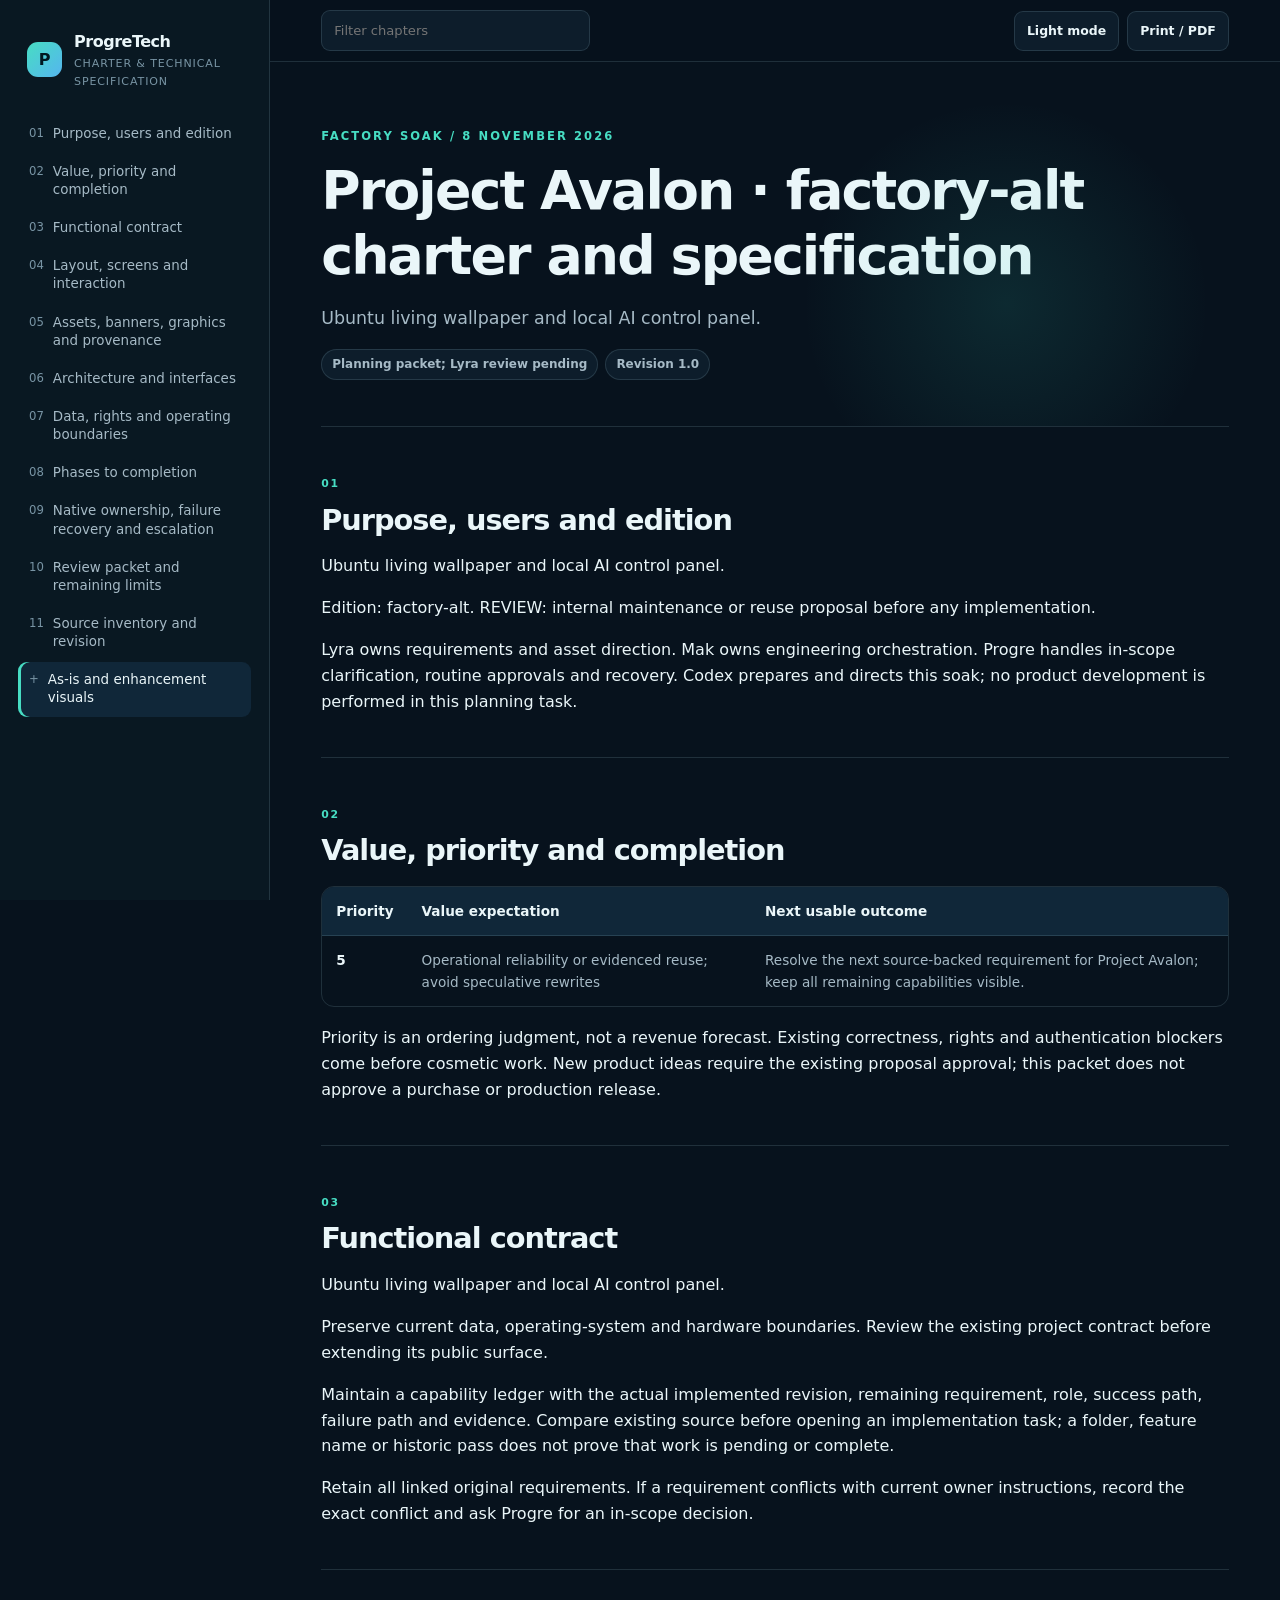
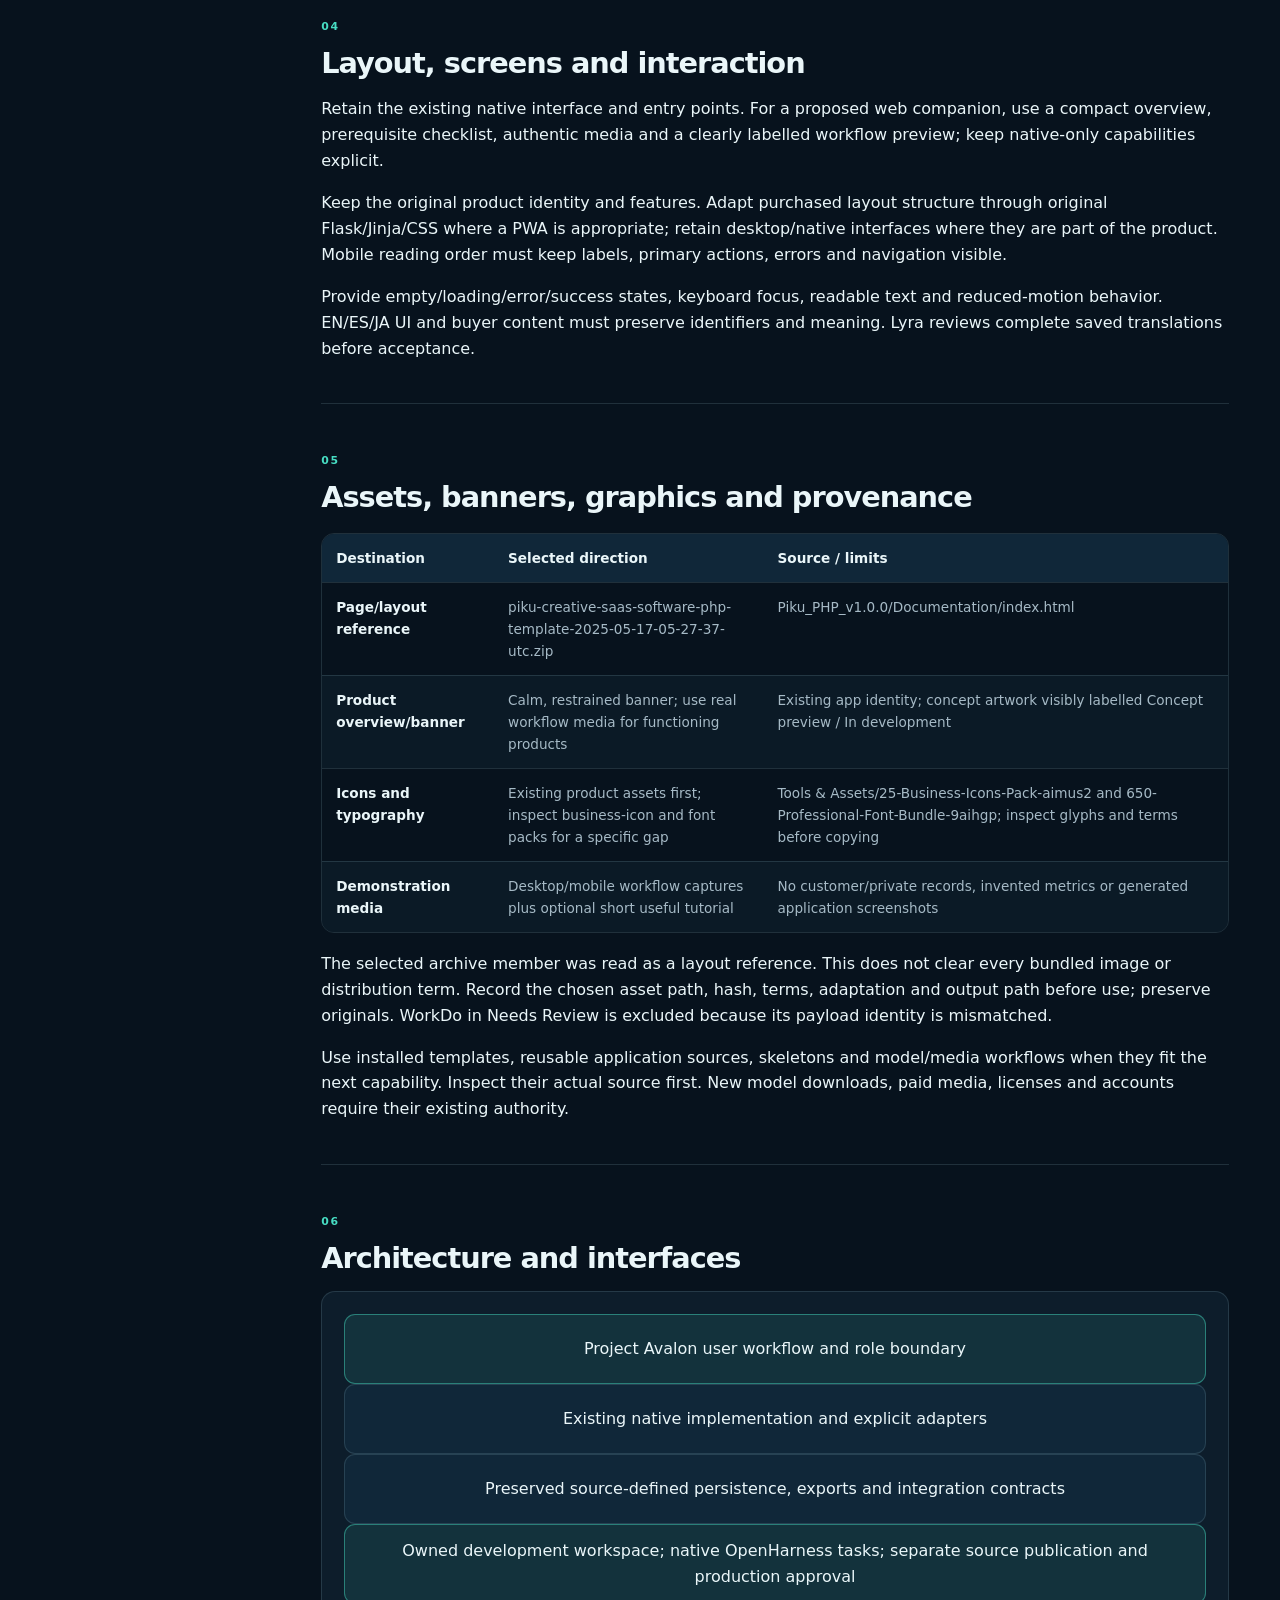
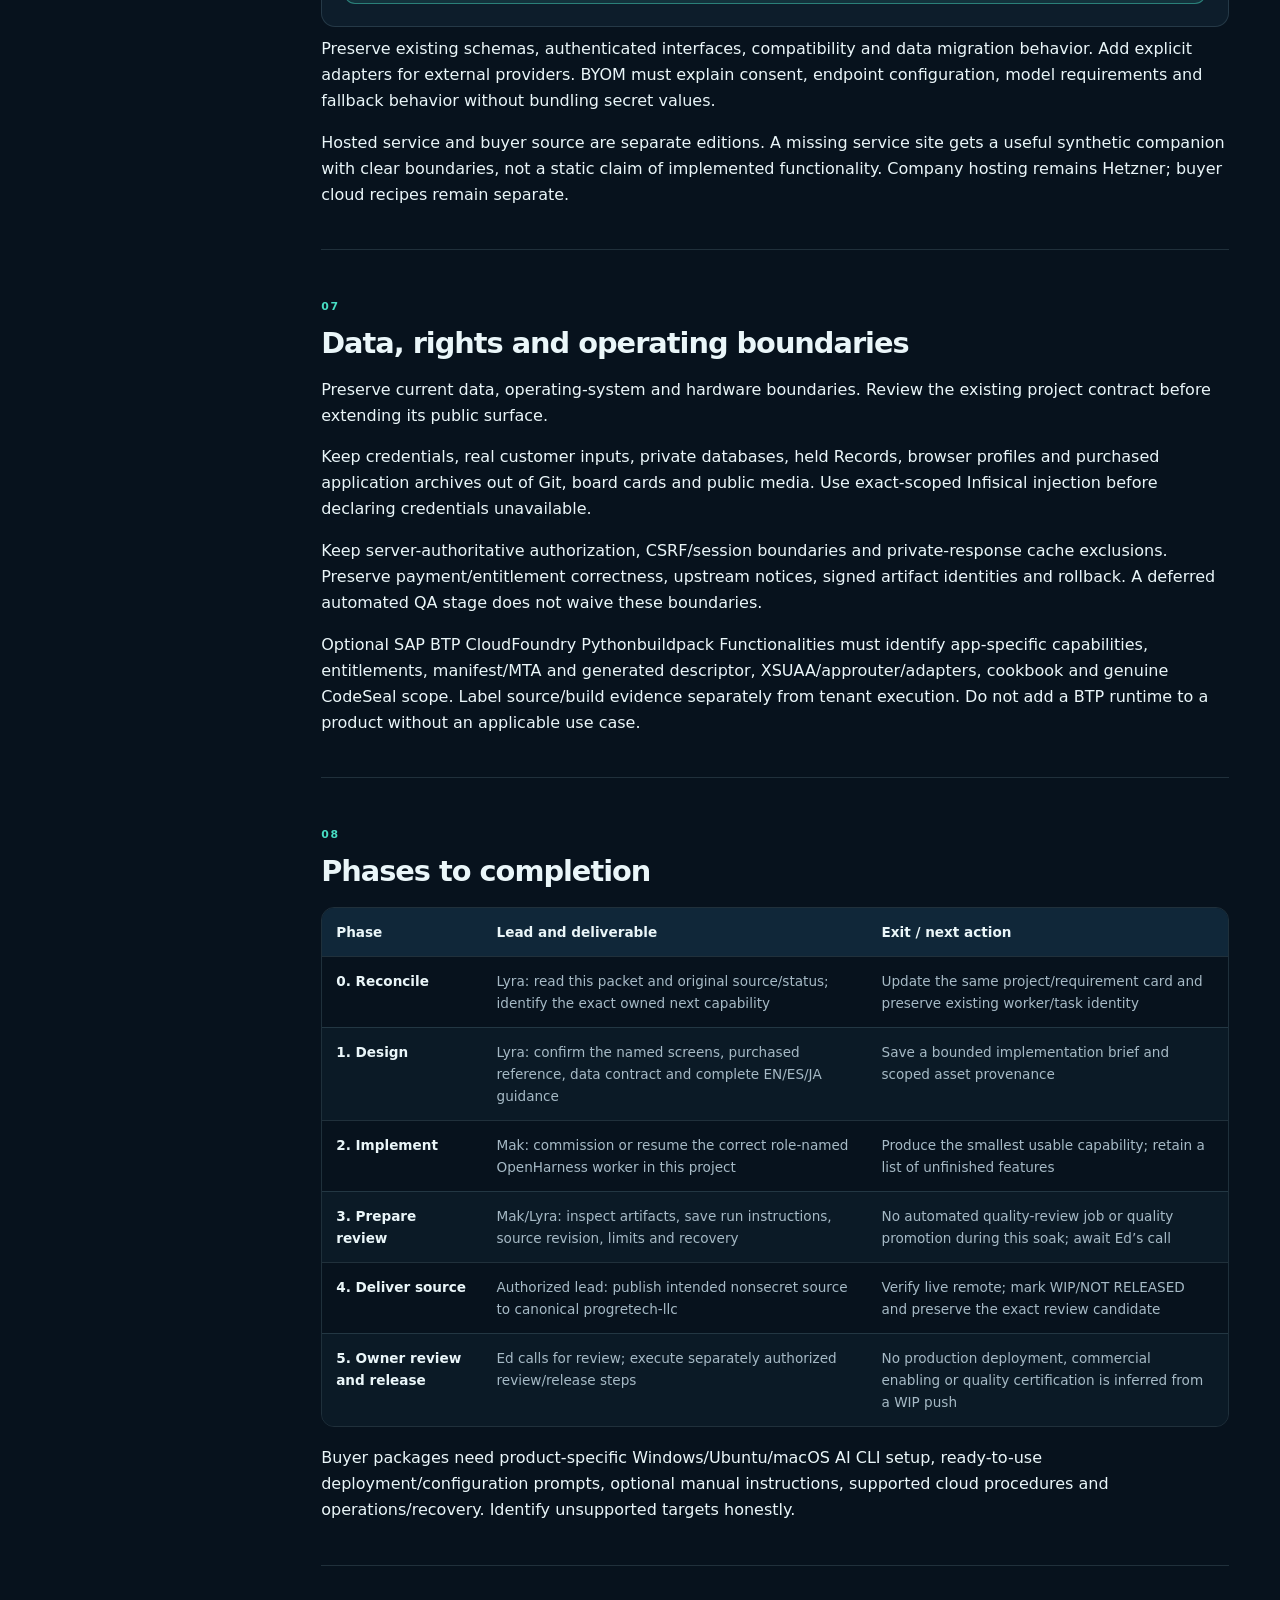
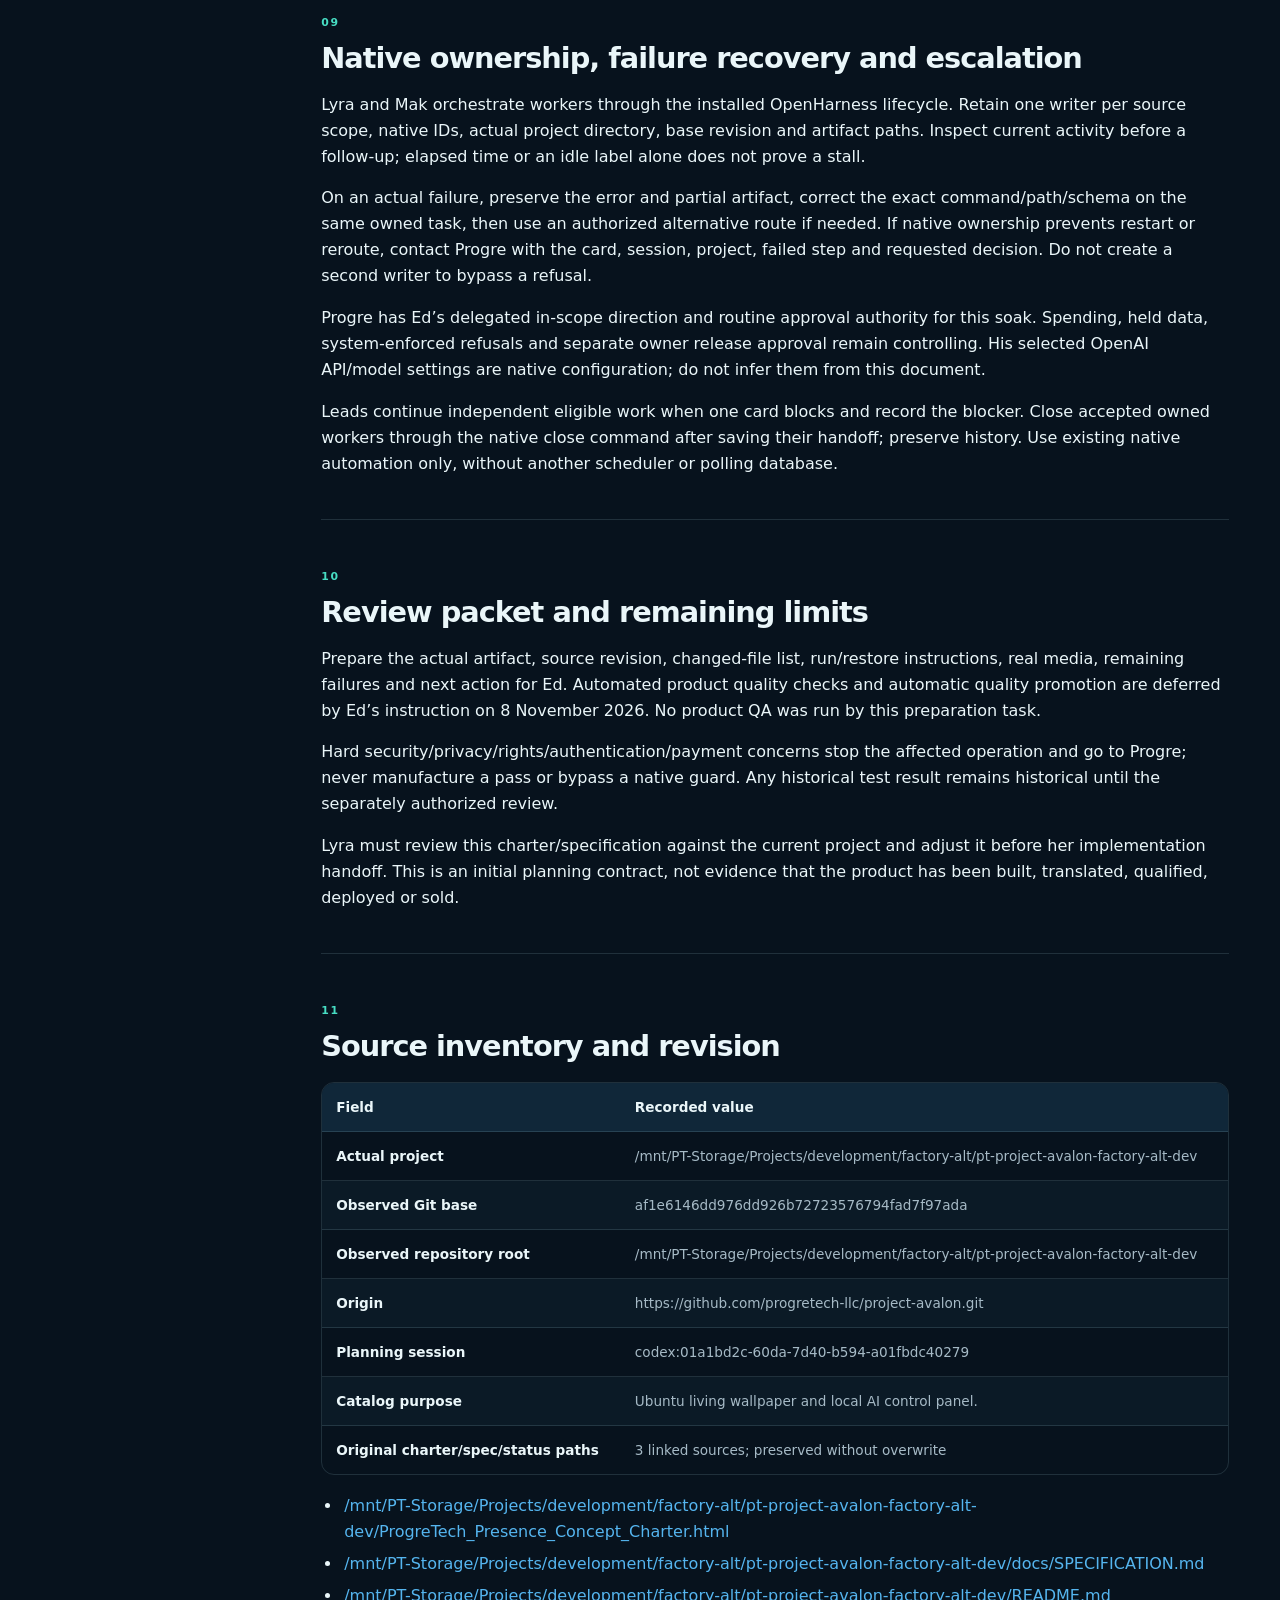
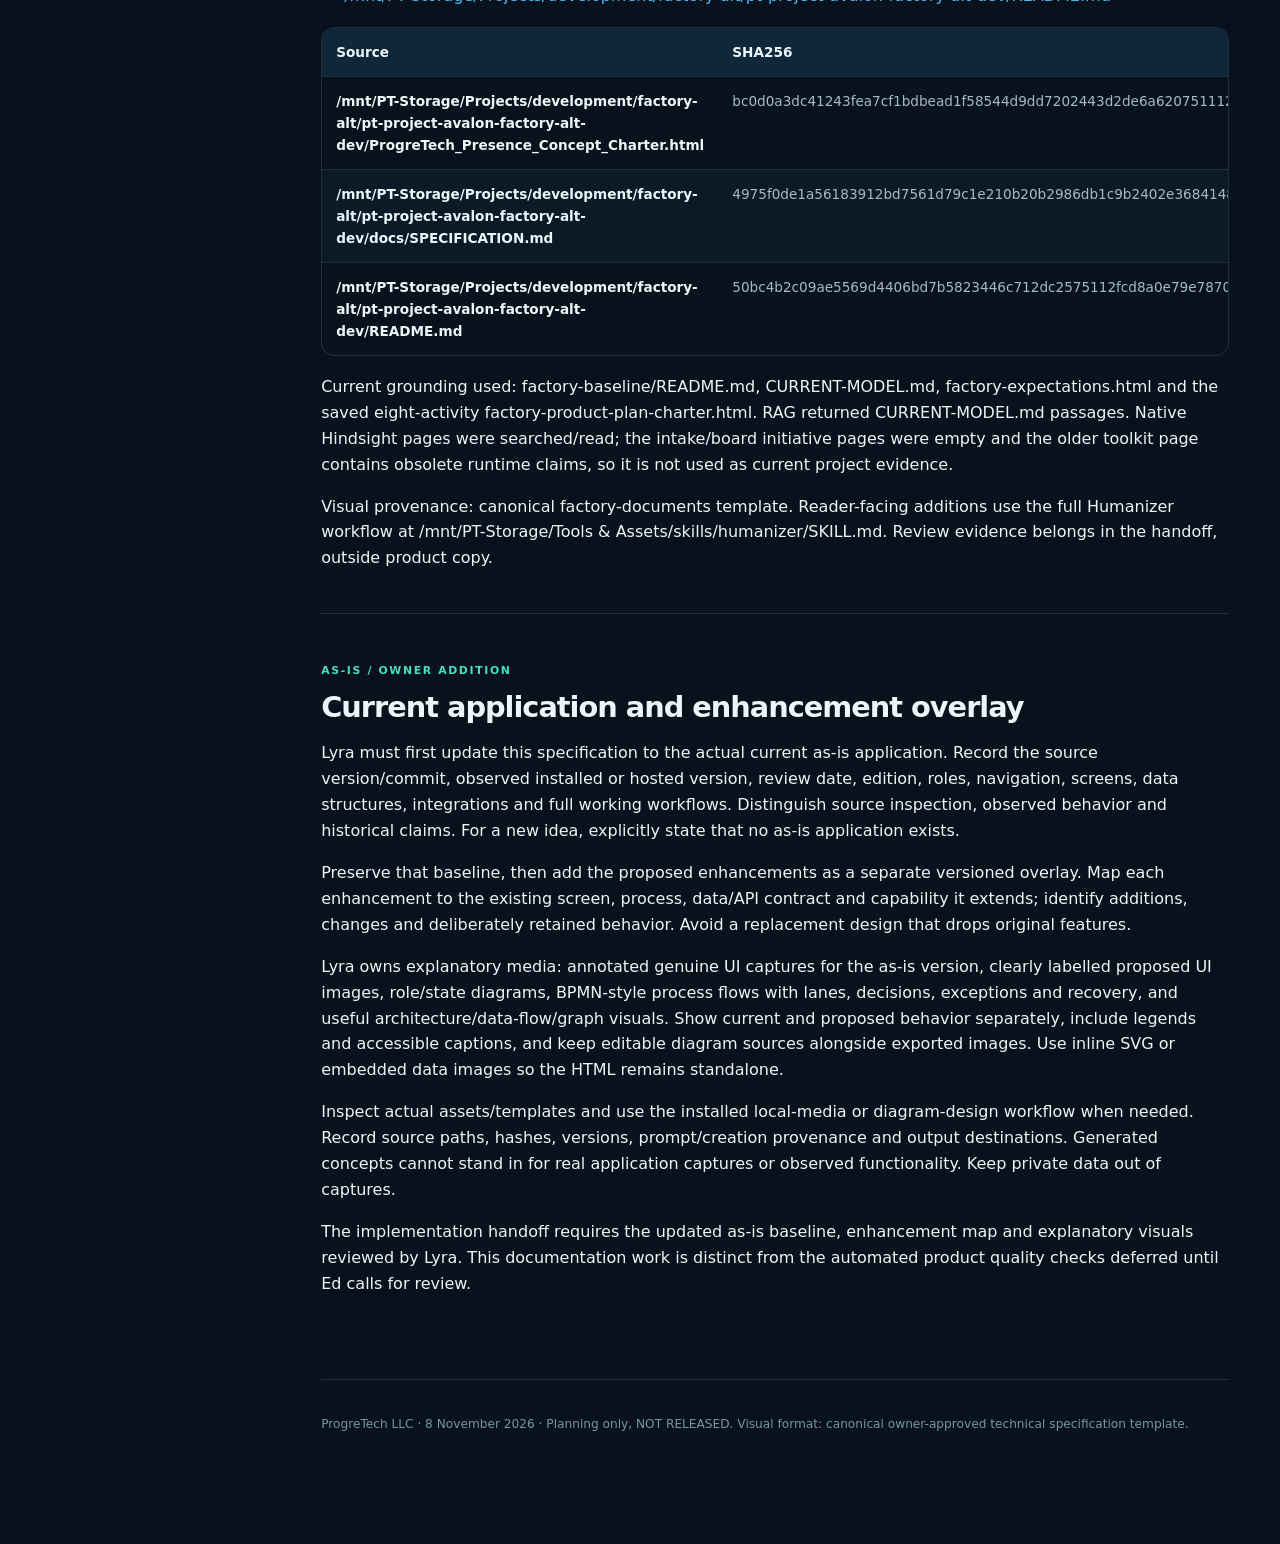
==== docs/soak-20261108/charter-techspec.html @ 7fd4e484 "docs: prepare owner-directed factory soak (NOT RELEASED) Initial charter/spec, asset direction and L" ====
<!doctype html><html lang="en"><head><meta charset="utf-8"><meta name="viewport" content="width=device-width,initial-scale=1"><title>Project Avalon · factory-alt charter and specification</title><style>
:root{color-scheme:dark;--bg:#07121d;--panel:#0d1d2b;--panel2:#102739;--card:#112233;--white:#eaf6f9;--sub:#a6bac6;--muted:#7894a4;--line:rgba(163,207,218,.16);--teal:#47ddc3;--cyan:#55b5ef;--green:#72e4ad;--gold:#ffd28a;--red:#ff9eaa;--nav:#091822;--shadow:0 18px 60px rgba(0,0,0,.15)}
[data-theme="light"]{color-scheme:light;--bg:#f3f7fa;--panel:#fff;--panel2:#eff7fa;--card:#fff;--white:#132b38;--sub:#485f6e;--muted:#648190;--line:rgba(21,62,83,.15);--teal:#087d71;--cyan:#0b68a5;--green:#11865d;--gold:#99600b;--red:#ae3444;--nav:#eaf1f5;--shadow:0 18px 50px rgba(28,59,72,.09)}
*{box-sizing:border-box}html{scroll-behavior:smooth;scroll-padding-top:35px}body{margin:0;font-family:Inter,ui-sans-serif,system-ui,-apple-system,BlinkMacSystemFont,"Segoe UI",sans-serif;background:var(--bg);color:var(--white);line-height:1.62}button,input{font:inherit}a{color:var(--cyan);text-decoration:none}a:hover{text-decoration:underline}p{margin:.55rem 0 1rem}strong{font-weight:690}h1,h2,h3,h4{letter-spacing:-.035em;line-height:1.2}h1{font-size:clamp(2.2rem,4.2vw,4.6rem);margin:.25em 0 .3em;max-width:1050px}h2{font-size:clamp(1.65rem,2.25vw,2.5rem);margin:0 0 16px}h3{font-size:1.18rem;margin:24px 0 11px}h4{font-size:1rem;margin:16px 0 7px}.eyebrow{text-transform:uppercase;color:var(--teal);font-weight:750;letter-spacing:.18em;font-size:.72rem}.wrap{max-width:1700px;margin:auto;display:grid;grid-template-columns:270px minmax(0,1fr)}.sidebar{position:sticky;top:0;align-self:start;height:100vh;background:var(--nav);border-right:1px solid var(--line);padding:29px 18px;overflow-y:auto;z-index:5}.brand{padding:0 9px 23px;display:flex;gap:12px;align-items:center}.brand-mark{display:grid;place-items:center;width:35px;height:35px;flex:none;background:linear-gradient(135deg,var(--teal),var(--cyan));border-radius:11px;color:#001821;font-weight:900}.brand strong{font-size:1rem;line-height:1.1;letter-spacing:-.03em}.brand small{display:block;color:var(--muted);font-size:.69rem;letter-spacing:.08em}.sidebar-label{padding:5px 11px 7px;color:var(--muted);font-size:.65rem;letter-spacing:.15em;font-weight:750;text-transform:uppercase}.nav a{display:flex;gap:9px;align-items:start;margin:2px 0;padding:9px 11px;border-radius:9px;color:var(--sub);font-size:.84rem;line-height:1.35}.nav a span{color:var(--muted);font-variant-numeric:tabular-nums;font-size:.73rem;margin-top:1px}.nav a:hover,.nav a.active{background:var(--panel2);color:var(--white);text-decoration:none}.nav a.active{box-shadow:inset 3px 0 var(--teal)}.sidebar-footer{border-top:1px solid var(--line);margin:25px 9px;padding-top:15px;font-size:.72rem;color:var(--muted)}.content{min-width:0}.toolbar{position:sticky;top:0;z-index:4;display:flex;align-items:center;gap:8px;flex-wrap:wrap;padding:10px clamp(20px,4vw,62px);border-bottom:1px solid var(--line);backdrop-filter:blur(18px);background:color-mix(in srgb,var(--bg) 88%,transparent)}.toolbar .spacer{flex:1}.btn{cursor:pointer;border:1px solid var(--line);background:var(--panel);padding:9px 12px;border-radius:9px;color:var(--white);font-size:.78rem;font-weight:650;white-space:nowrap}.btn:hover{border-color:var(--teal)}.btn.primary{background:var(--teal);color:#05212a;border-color:var(--teal)}.search{min-width:150px;max-width:290px;width:min(21vw,280px);background:var(--panel);border:1px solid var(--line);outline:none;color:var(--white);border-radius:9px;padding:9px 12px;font-size:.82rem}.search:focus{border-color:var(--teal)}.doc{max-width:1290px;padding:0 clamp(20px,4vw,62px) 100px;margin:auto}.hero{padding:65px 0 46px;position:relative;overflow:hidden}.hero:before{content:"";position:absolute;right:2%;top:10%;height:410px;width:410px;border-radius:50%;background:radial-gradient(circle,rgba(56,212,191,.12),transparent 70%);pointer-events:none}.lede{color:var(--sub);font-size:1.09rem;max-width:910px}.hero-tags,.chips{display:flex;gap:7px;flex-wrap:wrap}.chip{font-size:.75rem;font-weight:600;border:1px solid var(--line);background:var(--panel);padding:5px 10px;border-radius:100px;color:var(--sub)}.chip.ok{color:var(--green);border-color:color-mix(in srgb,var(--green) 35%,transparent)}.chip.plan{color:var(--gold);border-color:color-mix(in srgb,var(--gold) 35%,transparent)}.chip.no{color:var(--red);border-color:color-mix(in srgb,var(--red) 35%,transparent)}.quick-stats{display:grid;grid-template-columns:repeat(4,minmax(0,1fr));gap:10px;margin-top:34px}.stat{padding:18px;border:1px solid var(--line);border-radius:13px;background:var(--panel)}.stat strong{font-size:1.6rem;color:var(--teal);display:block;line-height:1.15}.stat span{font-size:.74rem;color:var(--sub)}.section{padding:48px 0 26px;border-top:1px solid var(--line)}.section-number{font-size:.68rem;font-weight:800;text-transform:uppercase;color:var(--teal);letter-spacing:.15em;margin-bottom:10px}.intro{max-width:950px;color:var(--sub);font-size:1.03rem}.grid2,.grid3,.grid4{display:grid;gap:13px;margin:19px 0}.grid2{grid-template-columns:repeat(2,minmax(0,1fr))}.grid3{grid-template-columns:repeat(3,minmax(0,1fr))}.grid4{grid-template-columns:repeat(4,minmax(0,1fr))}.card{padding:20px 21px;border:1px solid var(--line);background:var(--panel);border-radius:14px;box-shadow:var(--shadow)}.card h3{margin-top:0;font-size:1rem}.card p,.card li{color:var(--sub);font-size:.9rem}.card p:last-child{margin-bottom:0}.card .mini{font-size:.74rem;color:var(--muted)}.callout{padding:19px 20px;border-left:3px solid var(--teal);background:var(--panel2);border-radius:0 12px 12px 0;margin:20px 0}.callout.warn{border-left-color:var(--gold)}.callout.danger{border-left-color:var(--red)}.callout p:last-child{margin-bottom:0}.callout strong{color:var(--white)}.kpi{font-size:1.35rem;font-weight:760;color:var(--teal);line-height:1.1}.table-wrap{overflow-x:auto;margin:18px 0;border:1px solid var(--line);border-radius:13px}.data-table{width:100%;border-collapse:collapse;min-width:720px;font-size:.85rem}.data-table th{text-align:left;background:var(--panel2);color:var(--white);font-weight:730;padding:13px 14px;white-space:nowrap}.data-table td{padding:13px 14px;border-top:1px solid var(--line);vertical-align:top;color:var(--sub)}.data-table td:first-child{color:var(--white);font-weight:650}.data-table tr:nth-child(even) td{background:color-mix(in srgb,var(--panel) 74%,transparent)}.flowbox{border:1px solid var(--line);border-radius:14px;padding:22px;background:var(--panel)}.tier{border:1px solid var(--line);border-radius:11px;background:var(--panel2);text-align:center;padding:13px 16px;min-height:70px;display:flex;flex-direction:column;align-items:center;justify-content:center}.tier strong{display:block;font-size:.92rem}.tier small{display:block;font-size:.75rem;color:var(--sub);line-height:1.4;margin-top:4px}.tier.accent{border-color:color-mix(in srgb,var(--teal) 45%,transparent);background:color-mix(in srgb,var(--teal) 11%,var(--panel))}.tier.aqua{border-color:color-mix(in srgb,var(--cyan) 42%,transparent)}.down{color:var(--teal);text-align:center;margin:6px;font-size:18px;line-height:1}.flowrow{display:grid;grid-template-columns:repeat(3,minmax(0,1fr));gap:10px}.flowrow.four{grid-template-columns:repeat(4,minmax(0,1fr))}.flowrow.two{grid-template-columns:repeat(2,minmax(0,1fr))}ul,ol{padding-left:21px}li{padding-left:2px;margin-bottom:6px}code,pre{font-family:ui-monospace,SFMono-Regular,Consolas,"Liberation Mono",monospace}code{color:var(--teal);font-size:.87em;overflow-wrap:anywhere}pre{margin:0;white-space:pre-wrap;overflow-wrap:anywhere;font-size:.8rem;color:var(--white);line-height:1.64}pre code{color:inherit;font-size:inherit}.codebox{margin:18px 0;border:1px solid var(--line);background:#071521;color:#e5f5fa;border-radius:12px;overflow:hidden}.codehead{display:flex;align-items:center;gap:12px;justify-content:space-between;background:#0f2736;border-bottom:1px solid #1b4251;padding:9px 15px;font-size:.72rem;color:#b6d2dd}.codebody{padding:16px 18px;max-height:580px;overflow:auto}.codebox .btn{color:#eaf6f9;background:#163244;border-color:#3c6374}.steps{counter-reset:step}.step{position:relative;padding:6px 0 22px 48px;border-left:1px solid var(--line);margin-left:16px}.step:before{counter-increment:step;content:counter(step);position:absolute;left:-17px;top:1px;border-radius:100%;background:var(--panel2);border:1px solid var(--teal);width:32px;height:32px;display:grid;place-items:center;color:var(--teal);font-weight:800;font-size:.78rem}.step:last-child{border-left-color:transparent}.step h3{margin-top:0}.step p{color:var(--sub);font-size:.89rem}.priority{font-size:.7rem;text-transform:uppercase;font-weight:800;letter-spacing:.11em;color:var(--gold)}.checks{display:grid;grid-template-columns:repeat(2,minmax(0,1fr));gap:8px}.check{display:flex;align-items:flex-start;gap:10px;border:1px solid var(--line);border-radius:10px;padding:12px 13px;background:var(--panel);font-size:.83rem;color:var(--sub);cursor:pointer}.check input{accent-color:#24b7a7;margin-top:3px}.check:has(input:checked){border-color:color-mix(in srgb,var(--green) 35%,transparent);color:var(--white)}.progress{height:6px;background:var(--panel2);border-radius:99px;overflow:hidden;margin:14px 0}.progress>div{height:100%;width:0%;background:linear-gradient(90deg,var(--teal),var(--cyan));transition:width .2s}.small{font-size:.79rem;color:var(--muted)}.reference-list{columns:2;column-gap:30px}.reference-list li{break-inside:avoid;margin-bottom:10px;font-size:.82rem;color:var(--sub)}.reference-list a{overflow-wrap:anywhere}.prompt{font-size:.79rem;color:#e5f5fa;line-height:1.55;max-height:none}.prompt textarea{width:100%;min-height:750px;resize:vertical;background:transparent;border:0;outline:0;color:#e7f4f6;font:inherit;line-height:1.6;white-space:pre-wrap}.footer{padding:35px 0 10px;color:var(--muted);font-size:.76rem;border-top:1px solid var(--line);margin-top:40px}.only-mobile{display:none}.search-hidden{display:none !important}.note-label{font-size:.7rem;text-transform:uppercase;letter-spacing:.08em;font-weight:800;color:var(--teal)}.page-top-link{display:inline-block;margin-top:15px;font-size:.8rem}.figcaption{color:var(--muted);font-size:.73rem;margin-top:10px}.subtitle{color:var(--muted);font-size:.8rem;margin-top:0}.risk-low{color:var(--green)}.risk-med{color:var(--gold)}.risk-high{color:var(--red)}.toc-mini{display:grid;grid-template-columns:repeat(3,1fr);gap:8px}.toc-mini a{border:1px solid var(--line);padding:10px;border-radius:8px;color:var(--sub);font-size:.8rem;background:var(--panel)}.toc-mini a:hover{text-decoration:none;color:var(--teal)}
@media(max-width:1150px){.wrap{grid-template-columns:220px minmax(0,1fr)}.sidebar{padding:19px 9px}.grid4{grid-template-columns:repeat(2,minmax(0,1fr))}.flowrow.four{grid-template-columns:repeat(2,minmax(0,1fr))}}
@media(max-width:800px){.wrap{display:block}.sidebar{display:none}.toolbar{padding:9px 16px}.only-mobile{display:inline-block}.doc{padding:0 18px 70px}.hero{padding-top:38px}.quick-stats,.grid3,.grid2{grid-template-columns:repeat(2,minmax(0,1fr))}.flowrow{grid-template-columns:1fr}.reference-list{columns:1}.search{width:135px;min-width:115px}.toc-mini{grid-template-columns:repeat(2,1fr)}}
@media(max-width:520px){.quick-stats,.grid3,.grid2,.grid4,.flowrow.four,.flowrow.two,.checks{grid-template-columns:1fr}.toolbar .spacer{display:none}.toolbar{gap:5px}.toolbar .btn{padding:8px}.hero h1{font-size:2.15rem}.stat{padding:14px}.toc-mini{grid-template-columns:1fr}}
@media print{*{-webkit-print-color-adjust:exact;print-color-adjust:exact}html,body{background:white !important;color:#132735 !important}body{font-size:10pt}.sidebar,.toolbar,.btn,.page-top-link{display:none!important}.wrap{display:block}.doc{max-width:none;padding:0 12mm 0}.hero{padding:7mm 0 12mm}.section{padding:9mm 0 5mm;break-inside:auto;page-break-inside:auto}.card,.flowbox,.tier,.callout,.codebox,.step,.data-table tr{break-inside:avoid;page-break-inside:avoid}.card,.flowbox,.tier,.stat{box-shadow:none!important}.card,.stat,.tier,.flowbox,.codebox{border-color:#cad7dd;background:#fff;color:#132735}.card p,.card li,.subtitle,.intro,.lede,.small,.step p,.data-table td{color:#3b5360!important}.codebox{background:#e8eff2}.codehead{background:#dae6eb;color:#173b47}.codebody,.codebox pre,.prompt textarea{color:#173b47!important}.prompt textarea{min-height:0;height:auto;overflow:visible}.data-table th{background:#e6f0f4;color:#132735}.data-table td{background:white!important;border-color:#d1dfe5}.chip{background:white}.reference-list a{color:#086a8a}.section h2{color:#132735}.check{background:white;color:#344d5d}.footer{color:#7894a4}.callout{background:#eaf5f7}.tier.accent{background:#eaf8f3}.section-number,.eyebrow{color:#147a78}}

[hidden]{display:none!important}:focus-visible{outline:3px solid var(--teal);outline-offset:3px}.skip-link{position:fixed;left:12px;top:-100px;z-index:20;background:var(--panel);padding:10px}.skip-link:focus{top:10px}.intro,.lede{max-width:75ch}@media(prefers-reduced-motion:reduce){html{scroll-behavior:auto}*,*::before,*::after{transition:none!important}}@media print{.search-hidden{display:block!important}.only-mobile,.skip-link{display:none!important}.codebody{max-height:none;overflow:visible}.prompt-print{white-space:pre-wrap;color:#173b47!important;font:9pt/1.4 monospace}.prompt textarea{display:none!important}}
</style></head><body data-theme="dark" id="top"><a class="skip-link" href="#main-document">Skip to document</a><div class="wrap"><aside class="sidebar"><div class="brand"><div class="brand-mark">P</div><div><strong>ProgreTech</strong><small>CHARTER &amp; TECHNICAL SPECIFICATION</small></div></div><nav class="nav" id="side-nav"><a href="#scope"><span>01</span> Purpose, users and edition</a><a href="#value"><span>02</span> Value, priority and completion</a><a href="#behavior"><span>03</span> Functional contract</a><a href="#layout"><span>04</span> Layout, screens and interaction</a><a href="#assets"><span>05</span> Assets, banners, graphics and provenance</a><a href="#architecture"><span>06</span> Architecture and interfaces</a><a href="#security"><span>07</span> Data, rights and operating boundaries</a><a href="#phases"><span>08</span> Phases to completion</a><a href="#recovery"><span>09</span> Native ownership, failure recovery and escalation</a><a href="#acceptance"><span>10</span> Review packet and remaining limits</a><a href="#sources"><span>11</span> Source inventory and revision</a><a href="#asis"><span>+</span> As-is and enhancement visuals</a></nav></aside><main class="content"><div class="toolbar"><button class="btn only-mobile" id="contentsBtn" aria-controls="mobileNav" aria-expanded="false">Contents</button><input id="search" class="search" aria-label="Search chapters" placeholder="Filter chapters"><span class="small" role="status" id="searchStatus"></span><div class="spacer"></div><button class="btn" id="themeBtn" onclick="toggleTheme()">Light mode</button><button class="btn" onclick="window.print()">Print / PDF</button></div><div id="mobileNav" class="only-mobile" hidden><nav class="toc-mini"><a href="#scope"><span>01</span> Purpose, users and edition</a><a href="#value"><span>02</span> Value, priority and completion</a><a href="#behavior"><span>03</span> Functional contract</a><a href="#layout"><span>04</span> Layout, screens and interaction</a><a href="#assets"><span>05</span> Assets, banners, graphics and provenance</a><a href="#architecture"><span>06</span> Architecture and interfaces</a><a href="#security"><span>07</span> Data, rights and operating boundaries</a><a href="#phases"><span>08</span> Phases to completion</a><a href="#recovery"><span>09</span> Native ownership, failure recovery and escalation</a><a href="#acceptance"><span>10</span> Review packet and remaining limits</a><a href="#sources"><span>11</span> Source inventory and revision</a><a href="#asis"><span>+</span> As-is and enhancement visuals</a></nav></div><article class="doc" id="main-document"><header class="hero"><div class="eyebrow">FACTORY SOAK / 8 NOVEMBER 2026</div><h1>Project Avalon · factory-alt charter and specification</h1><p class="lede">Ubuntu living wallpaper and local AI control panel.</p><div class="hero-tags"><span class="chip">Planning packet; Lyra review pending</span><span class="chip">Revision 1.0</span></div></header><section class="section" id="scope"><div class="section-number">01</div><h2>Purpose, users and edition</h2><p>Ubuntu living wallpaper and local AI control panel.</p><p>Edition: factory-alt. REVIEW: internal maintenance or reuse proposal before any implementation.</p><p>Lyra owns requirements and asset direction. Mak owns engineering orchestration. Progre handles in-scope clarification, routine approvals and recovery. Codex prepares and directs this soak; no product development is performed in this planning task.</p></section><section class="section" id="value"><div class="section-number">02</div><h2>Value, priority and completion</h2><div class="table-wrap"><table class="data-table"><thead><tr><th scope="col">Priority</th><th scope="col">Value expectation</th><th scope="col">Next usable outcome</th></tr></thead><tbody><tr><td>5</td><td>Operational reliability or evidenced reuse; avoid speculative rewrites</td><td>Resolve the next source-backed requirement for Project Avalon; keep all remaining capabilities visible.</td></tr></tbody></table></div><p>Priority is an ordering judgment, not a revenue forecast. Existing correctness, rights and authentication blockers come before cosmetic work. New product ideas require the existing proposal approval; this packet does not approve a purchase or production release.</p></section><section class="section" id="behavior"><div class="section-number">03</div><h2>Functional contract</h2><p>Ubuntu living wallpaper and local AI control panel.</p><p>Preserve current data, operating-system and hardware boundaries. Review the existing project contract before extending its public surface.</p><p>Maintain a capability ledger with the actual implemented revision, remaining requirement, role, success path, failure path and evidence. Compare existing source before opening an implementation task; a folder, feature name or historic pass does not prove that work is pending or complete.</p><p>Retain all linked original requirements. If a requirement conflicts with current owner instructions, record the exact conflict and ask Progre for an in-scope decision.</p></section><section class="section" id="layout"><div class="section-number">04</div><h2>Layout, screens and interaction</h2><p>Retain the existing native interface and entry points. For a proposed web companion, use a compact overview, prerequisite checklist, authentic media and a clearly labelled workflow preview; keep native-only capabilities explicit.</p><p>Keep the original product identity and features. Adapt purchased layout structure through original Flask/Jinja/CSS where a PWA is appropriate; retain desktop/native interfaces where they are part of the product. Mobile reading order must keep labels, primary actions, errors and navigation visible.</p><p>Provide empty/loading/error/success states, keyboard focus, readable text and reduced-motion behavior. EN/ES/JA UI and buyer content must preserve identifiers and meaning. Lyra reviews complete saved translations before acceptance.</p></section><section class="section" id="assets"><div class="section-number">05</div><h2>Assets, banners, graphics and provenance</h2><div class="table-wrap"><table class="data-table"><thead><tr><th scope="col">Destination</th><th scope="col">Selected direction</th><th scope="col">Source / limits</th></tr></thead><tbody><tr><td>Page/layout reference</td><td>piku-creative-saas-software-php-template-2025-05-17-05-27-37-utc.zip</td><td>Piku_PHP_v1.0.0/Documentation/index.html</td></tr><tr><td>Product overview/banner</td><td>Calm, restrained banner; use real workflow media for functioning products</td><td>Existing app identity; concept artwork visibly labelled Concept preview / In development</td></tr><tr><td>Icons and typography</td><td>Existing product assets first; inspect business-icon and font packs for a specific gap</td><td>Tools &amp; Assets/25-Business-Icons-Pack-aimus2 and 650-Professional-Font-Bundle-9aihgp; inspect glyphs and terms before copying</td></tr><tr><td>Demonstration media</td><td>Desktop/mobile workflow captures plus optional short useful tutorial</td><td>No customer/private records, invented metrics or generated application screenshots</td></tr></tbody></table></div><p>The selected archive member was read as a layout reference. This does not clear every bundled image or distribution term. Record the chosen asset path, hash, terms, adaptation and output path before use; preserve originals. WorkDo in Needs Review is excluded because its payload identity is mismatched.</p><p>Use installed templates, reusable application sources, skeletons and model/media workflows when they fit the next capability. Inspect their actual source first. New model downloads, paid media, licenses and accounts require their existing authority.</p></section><section class="section" id="architecture"><div class="section-number">06</div><h2>Architecture and interfaces</h2><div class="flowbox"><div class="tier accent">Project Avalon user workflow and role boundary</div><div class="tier">Existing native implementation and explicit adapters</div><div class="tier">Preserved source-defined persistence, exports and integration contracts</div><div class="tier accent">Owned development workspace; native OpenHarness tasks; separate source publication and production approval</div></div><p>Preserve existing schemas, authenticated interfaces, compatibility and data migration behavior. Add explicit adapters for external providers. BYOM must explain consent, endpoint configuration, model requirements and fallback behavior without bundling secret values.</p><p>Hosted service and buyer source are separate editions. A missing service site gets a useful synthetic companion with clear boundaries, not a static claim of implemented functionality. Company hosting remains Hetzner; buyer cloud recipes remain separate.</p></section><section class="section" id="security"><div class="section-number">07</div><h2>Data, rights and operating boundaries</h2><p>Preserve current data, operating-system and hardware boundaries. Review the existing project contract before extending its public surface.</p><p>Keep credentials, real customer inputs, private databases, held Records, browser profiles and purchased application archives out of Git, board cards and public media. Use exact-scoped Infisical injection before declaring credentials unavailable.</p><p>Keep server-authoritative authorization, CSRF/session boundaries and private-response cache exclusions. Preserve payment/entitlement correctness, upstream notices, signed artifact identities and rollback. A deferred automated QA stage does not waive these boundaries.</p><p>Optional SAP BTP CloudFoundry Pythonbuildpack Functionalities must identify app-specific capabilities, entitlements, manifest/MTA and generated descriptor, XSUAA/approuter/adapters, cookbook and genuine CodeSeal scope. Label source/build evidence separately from tenant execution. Do not add a BTP runtime to a product without an applicable use case.</p></section><section class="section" id="phases"><div class="section-number">08</div><h2>Phases to completion</h2><div class="table-wrap"><table class="data-table"><thead><tr><th scope="col">Phase</th><th scope="col">Lead and deliverable</th><th scope="col">Exit / next action</th></tr></thead><tbody><tr><td>0. Reconcile</td><td>Lyra: read this packet and original source/status; identify the exact owned next capability</td><td>Update the same project/requirement card and preserve existing worker/task identity</td></tr><tr><td>1. Design</td><td>Lyra: confirm the named screens, purchased reference, data contract and complete EN/ES/JA guidance</td><td>Save a bounded implementation brief and scoped asset provenance</td></tr><tr><td>2. Implement</td><td>Mak: commission or resume the correct role-named OpenHarness worker in this project</td><td>Produce the smallest usable capability; retain a list of unfinished features</td></tr><tr><td>3. Prepare review</td><td>Mak/Lyra: inspect artifacts, save run instructions, source revision, limits and recovery</td><td>No automated quality-review job or quality promotion during this soak; await Ed’s call</td></tr><tr><td>4. Deliver source</td><td>Authorized lead: publish intended nonsecret source to canonical progretech-llc</td><td>Verify live remote; mark WIP/NOT RELEASED and preserve the exact review candidate</td></tr><tr><td>5. Owner review and release</td><td>Ed calls for review; execute separately authorized review/release steps</td><td>No production deployment, commercial enabling or quality certification is inferred from a WIP push</td></tr></tbody></table></div><p>Buyer packages need product-specific Windows/Ubuntu/macOS AI CLI setup, ready-to-use deployment/configuration prompts, optional manual instructions, supported cloud procedures and operations/recovery. Identify unsupported targets honestly.</p></section><section class="section" id="recovery"><div class="section-number">09</div><h2>Native ownership, failure recovery and escalation</h2><p>Lyra and Mak orchestrate workers through the installed OpenHarness lifecycle. Retain one writer per source scope, native IDs, actual project directory, base revision and artifact paths. Inspect current activity before a follow-up; elapsed time or an idle label alone does not prove a stall.</p><p>On an actual failure, preserve the error and partial artifact, correct the exact command/path/schema on the same owned task, then use an authorized alternative route if needed. If native ownership prevents restart or reroute, contact Progre with the card, session, project, failed step and requested decision. Do not create a second writer to bypass a refusal.</p><p>Progre has Ed’s delegated in-scope direction and routine approval authority for this soak. Spending, held data, system-enforced refusals and separate owner release approval remain controlling. His selected OpenAI API/model settings are native configuration; do not infer them from this document.</p><p>Leads continue independent eligible work when one card blocks and record the blocker. Close accepted owned workers through the native close command after saving their handoff; preserve history. Use existing native automation only, without another scheduler or polling database.</p></section><section class="section" id="acceptance"><div class="section-number">10</div><h2>Review packet and remaining limits</h2><p>Prepare the actual artifact, source revision, changed-file list, run/restore instructions, real media, remaining failures and next action for Ed. Automated product quality checks and automatic quality promotion are deferred by Ed’s instruction on 8 November 2026. No product QA was run by this preparation task.</p><p>Hard security/privacy/rights/authentication/payment concerns stop the affected operation and go to Progre; never manufacture a pass or bypass a native guard. Any historical test result remains historical until the separately authorized review.</p><p>Lyra must review this charter/specification against the current project and adjust it before her implementation handoff. This is an initial planning contract, not evidence that the product has been built, translated, qualified, deployed or sold.</p></section><section class="section" id="sources"><div class="section-number">11</div><h2>Source inventory and revision</h2><div class="table-wrap"><table class="data-table"><thead><tr><th scope="col">Field</th><th scope="col">Recorded value</th></tr></thead><tbody><tr><td>Actual project</td><td>/mnt/PT-Storage/Projects/development/factory-alt/pt-project-avalon-factory-alt-dev</td></tr><tr><td>Observed Git base</td><td>af1e6146dd976dd926b72723576794fad7f97ada</td></tr><tr><td>Observed repository root</td><td>/mnt/PT-Storage/Projects/development/factory-alt/pt-project-avalon-factory-alt-dev</td></tr><tr><td>Origin</td><td>https://github.com/progretech-llc/project-avalon.git</td></tr><tr><td>Planning session</td><td>codex:01a1bd2c-60da-7d40-b594-a01fbdc40279</td></tr><tr><td>Catalog purpose</td><td>Ubuntu living wallpaper and local AI control panel.</td></tr><tr><td>Original charter/spec/status paths</td><td>3 linked sources; preserved without overwrite</td></tr></tbody></table></div><ul><li><a href="/mnt/PT-Storage/Projects/development/factory-alt/pt-project-avalon-factory-alt-dev/ProgreTech_Presence_Concept_Charter.html">/mnt/PT-Storage/Projects/development/factory-alt/pt-project-avalon-factory-alt-dev/ProgreTech_Presence_Concept_Charter.html</a></li><li><a href="/mnt/PT-Storage/Projects/development/factory-alt/pt-project-avalon-factory-alt-dev/docs/SPECIFICATION.md">/mnt/PT-Storage/Projects/development/factory-alt/pt-project-avalon-factory-alt-dev/docs/SPECIFICATION.md</a></li><li><a href="/mnt/PT-Storage/Projects/development/factory-alt/pt-project-avalon-factory-alt-dev/README.md">/mnt/PT-Storage/Projects/development/factory-alt/pt-project-avalon-factory-alt-dev/README.md</a></li></ul><div class="table-wrap"><table class="data-table"><thead><tr><th scope="col">Source</th><th scope="col">SHA256</th></tr></thead><tbody><tr><td>/mnt/PT-Storage/Projects/development/factory-alt/pt-project-avalon-factory-alt-dev/ProgreTech_Presence_Concept_Charter.html</td><td>bc0d0a3dc41243fea7cf1bdbead1f58544d9dd7202443d2de6a620751112a2ed</td></tr><tr><td>/mnt/PT-Storage/Projects/development/factory-alt/pt-project-avalon-factory-alt-dev/docs/SPECIFICATION.md</td><td>4975f0de1a56183912bd7561d79c1e210b20b2986db1c9b2402e3684148f3844</td></tr><tr><td>/mnt/PT-Storage/Projects/development/factory-alt/pt-project-avalon-factory-alt-dev/README.md</td><td>50bc4b2c09ae5569d4406bd7b5823446c712dc2575112fcd8a0e79e787099b28</td></tr></tbody></table></div><p>Current grounding used: factory-baseline/README.md, CURRENT-MODEL.md, factory-expectations.html and the saved eight-activity factory-product-plan-charter.html. RAG returned CURRENT-MODEL.md passages. Native Hindsight pages were searched/read; the intake/board initiative pages were empty and the older toolkit page contains obsolete runtime claims, so it is not used as current project evidence.</p><p>Visual provenance: canonical factory-documents template. Reader-facing additions use the full Humanizer workflow at /mnt/PT-Storage/Tools &amp; Assets/skills/humanizer/SKILL.md. Review evidence belongs in the handoff, outside product copy.</p></section><section id="asis" class="section"><div class="section-number">AS-IS / OWNER ADDITION</div><h2>Current application and enhancement overlay</h2><p>Lyra must first update this specification to the actual current as-is application. Record the source version/commit, observed installed or hosted version, review date, edition, roles, navigation, screens, data structures, integrations and full working workflows. Distinguish source inspection, observed behavior and historical claims. For a new idea, explicitly state that no as-is application exists.</p><p>Preserve that baseline, then add the proposed enhancements as a separate versioned overlay. Map each enhancement to the existing screen, process, data/API contract and capability it extends; identify additions, changes and deliberately retained behavior. Avoid a replacement design that drops original features.</p><p>Lyra owns explanatory media: annotated genuine UI captures for the as-is version, clearly labelled proposed UI images, role/state diagrams, BPMN-style process flows with lanes, decisions, exceptions and recovery, and useful architecture/data-flow/graph visuals. Show current and proposed behavior separately, include legends and accessible captions, and keep editable diagram sources alongside exported images. Use inline SVG or embedded data images so the HTML remains standalone.</p><p>Inspect actual assets/templates and use the installed local-media or diagram-design workflow when needed. Record source paths, hashes, versions, prompt/creation provenance and output destinations. Generated concepts cannot stand in for real application captures or observed functionality. Keep private data out of captures.</p><p>The implementation handoff requires the updated as-is baseline, enhancement map and explanatory visuals reviewed by Lyra. This documentation work is distinct from the automated product quality checks deferred until Ed calls for review.</p></section><footer class="footer">ProgreTech LLC · 8 November 2026 · Planning only, NOT RELEASED. Visual format: canonical owner-approved technical specification template.</footer></article></main></div><script>
const sections=[...document.querySelectorAll('article section')];const links=[...document.querySelectorAll('#side-nav a')];
function toggleTheme(){const light=document.body.dataset.theme==='dark';document.body.dataset.theme=light?'light':'dark';document.getElementById('themeBtn').textContent=light?'Dark mode':'Light mode'}
document.getElementById('contentsBtn').addEventListener('click',e=>{const nav=document.getElementById('mobileNav');nav.hidden=!nav.hidden;e.currentTarget.setAttribute('aria-expanded',String(!nav.hidden))});
document.getElementById('search').addEventListener('input',e=>{const q=e.target.value.trim().toLowerCase();sections.forEach(s=>s.classList.toggle('search-hidden',!!q&&!s.textContent.toLowerCase().includes(q)));links.forEach(a=>{a.hidden=document.querySelector(a.getAttribute('href')).classList.contains('search-hidden')});document.getElementById('searchStatus').textContent=sections.filter(s=>!s.classList.contains('search-hidden')).length+' chapters shown'});
const observer=new IntersectionObserver(entries=>{const hit=entries.find(e=>e.isIntersecting);if(hit)links.forEach(a=>a.classList.toggle('active',a.hash==='#'+hit.target.id))},{rootMargin:'-10% 0px -55% 0px'});sections.forEach(s=>observer.observe(s));
</script></body></html>
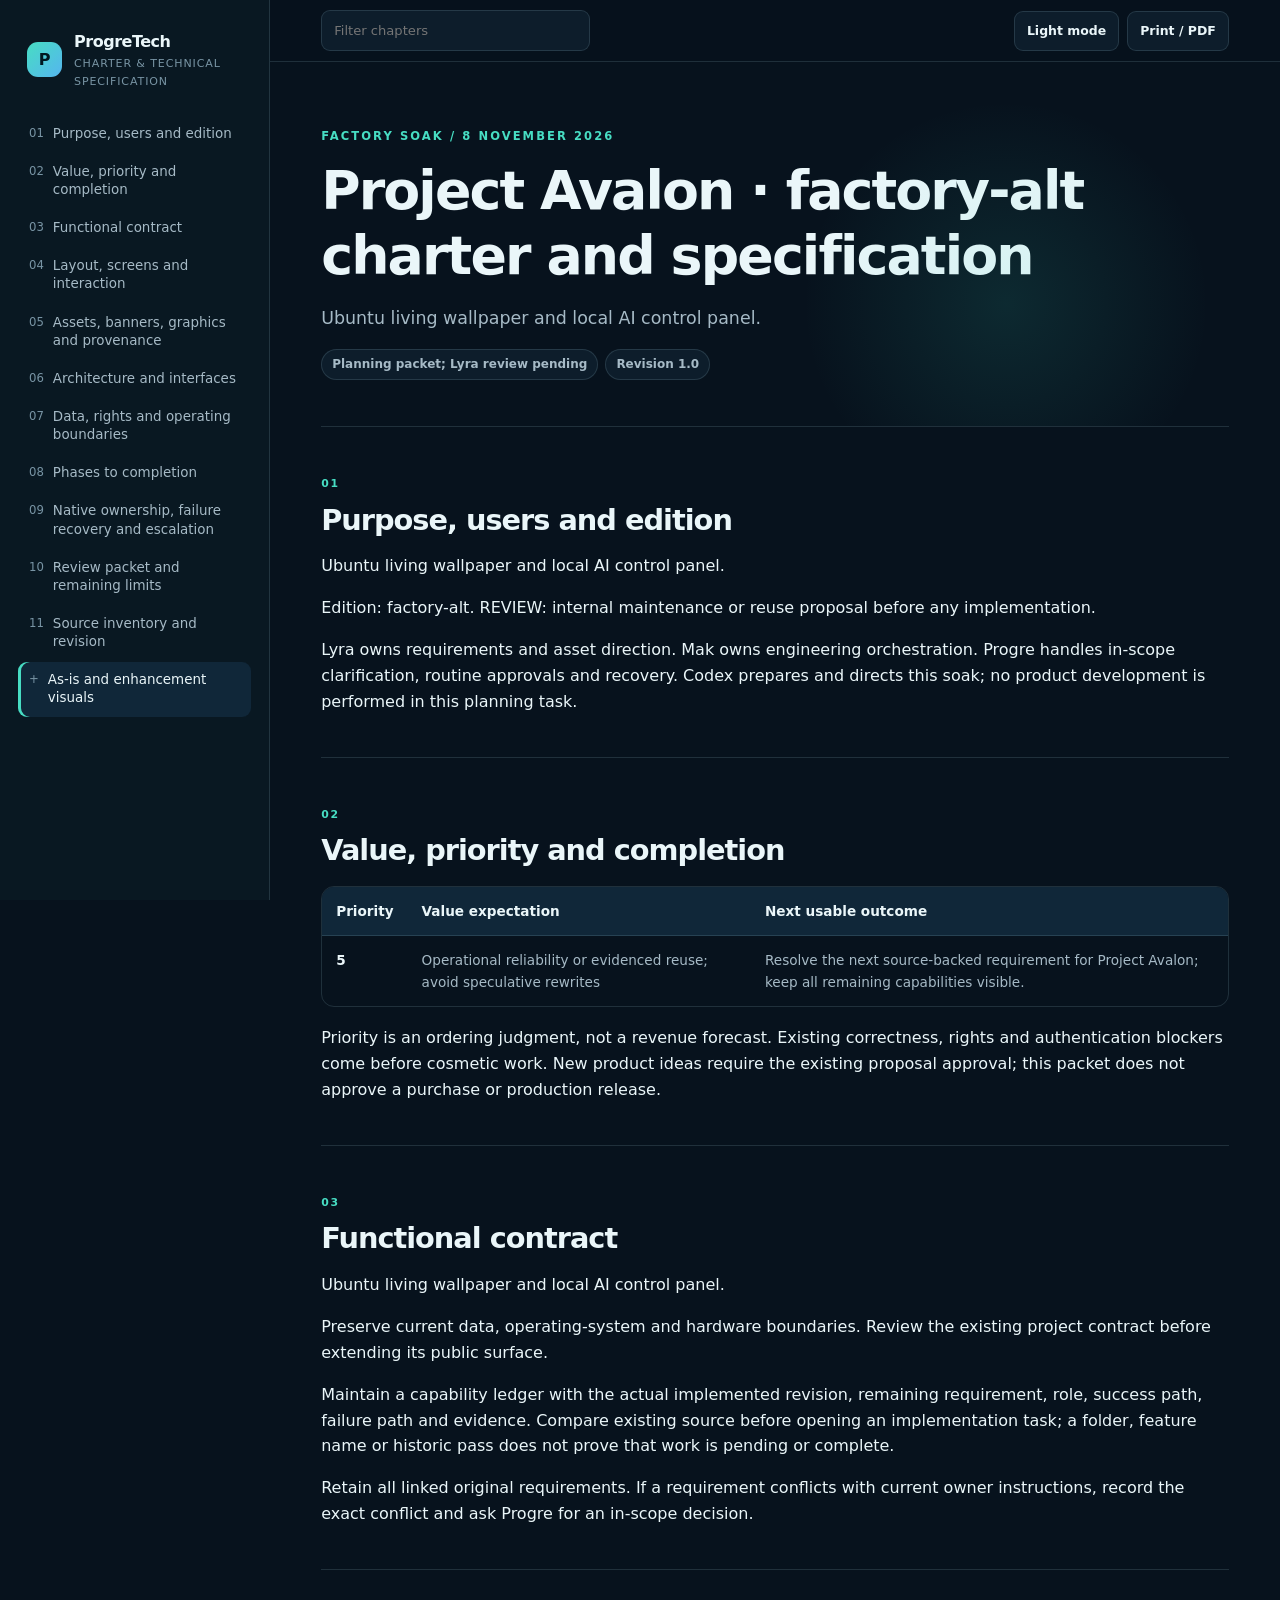
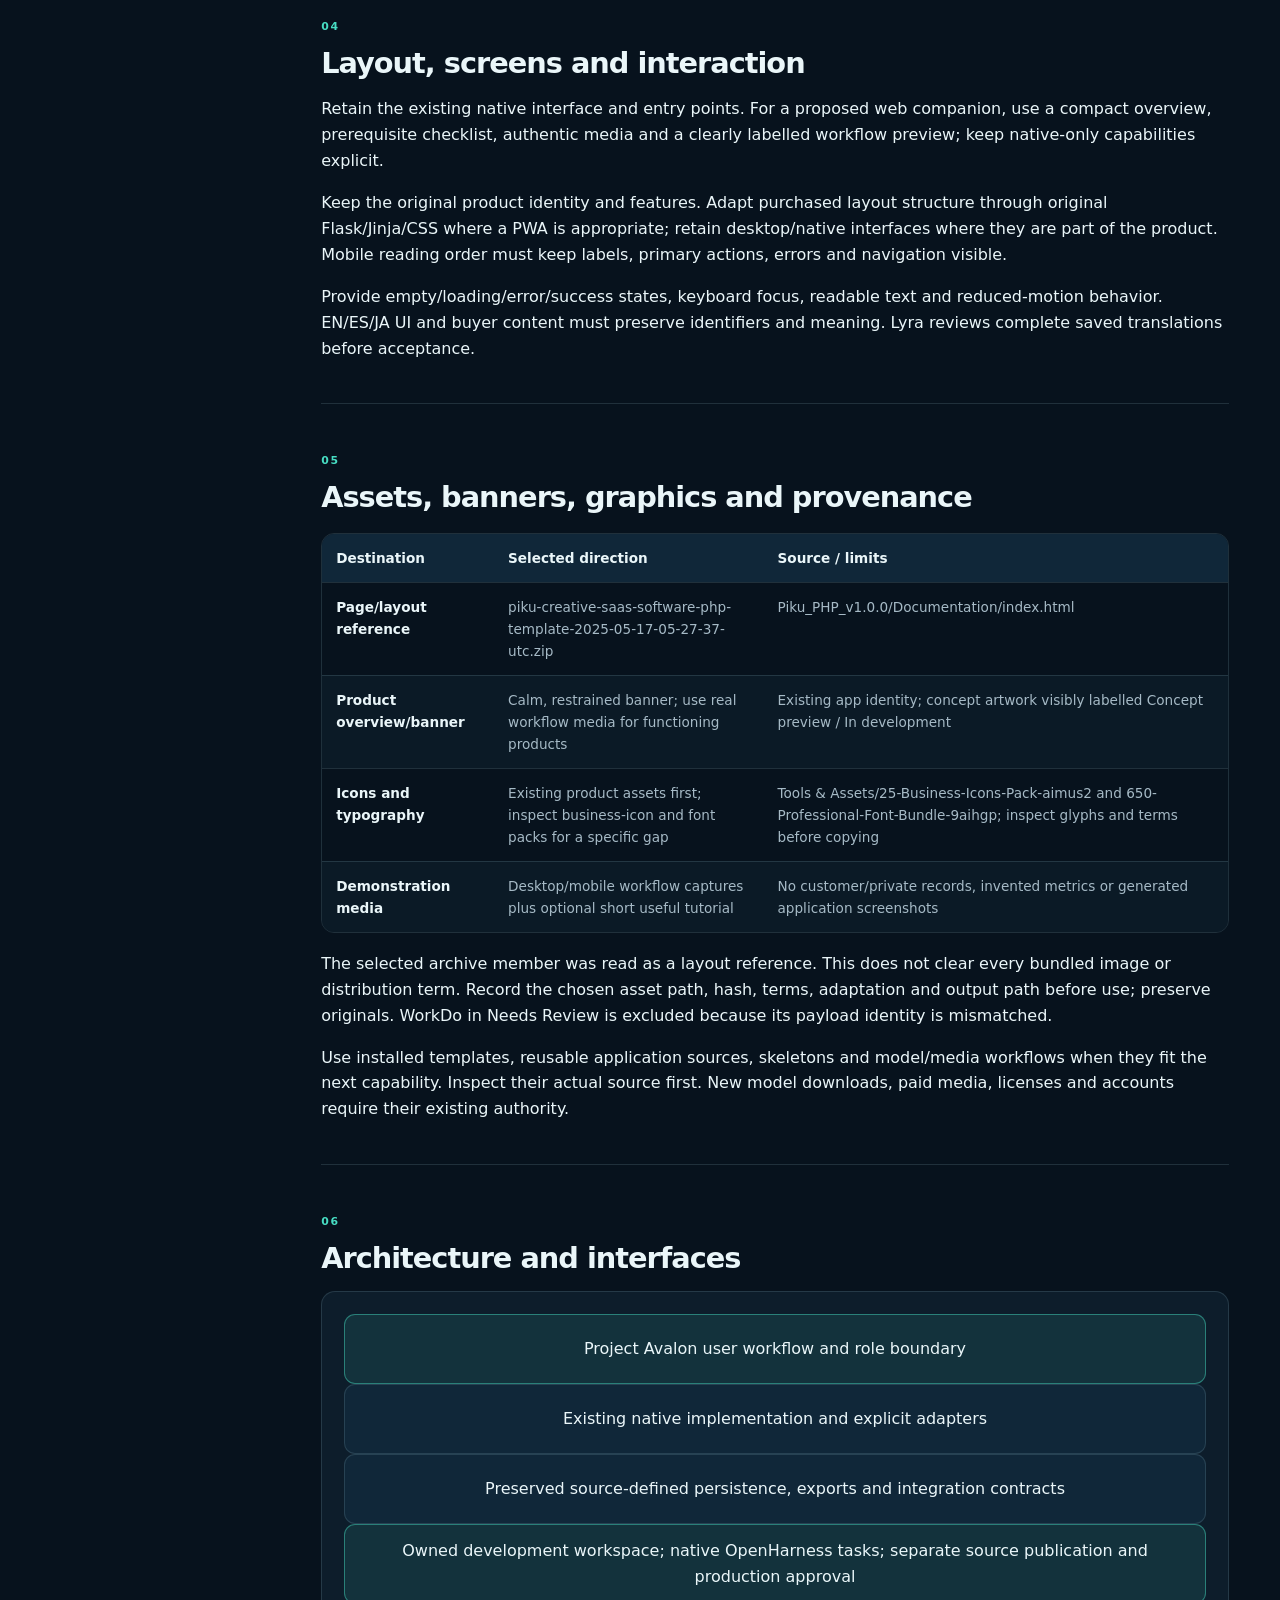
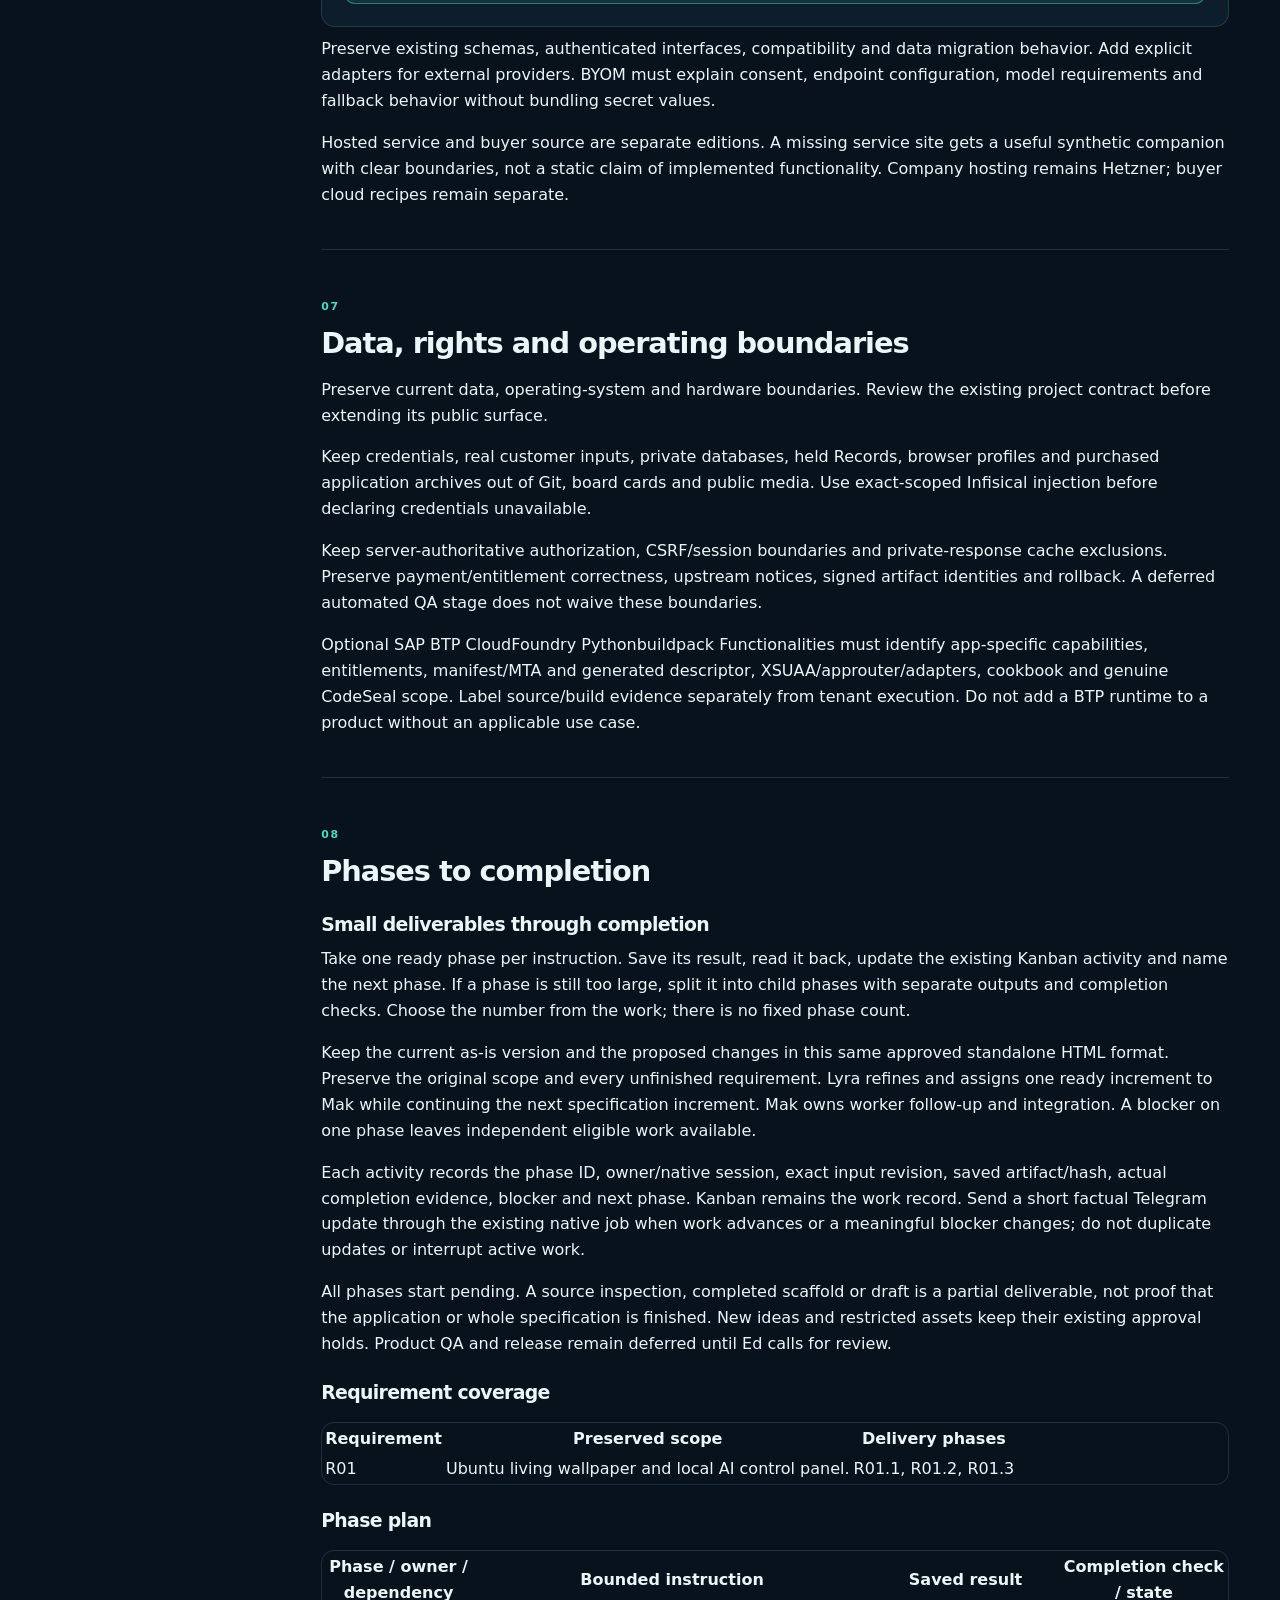
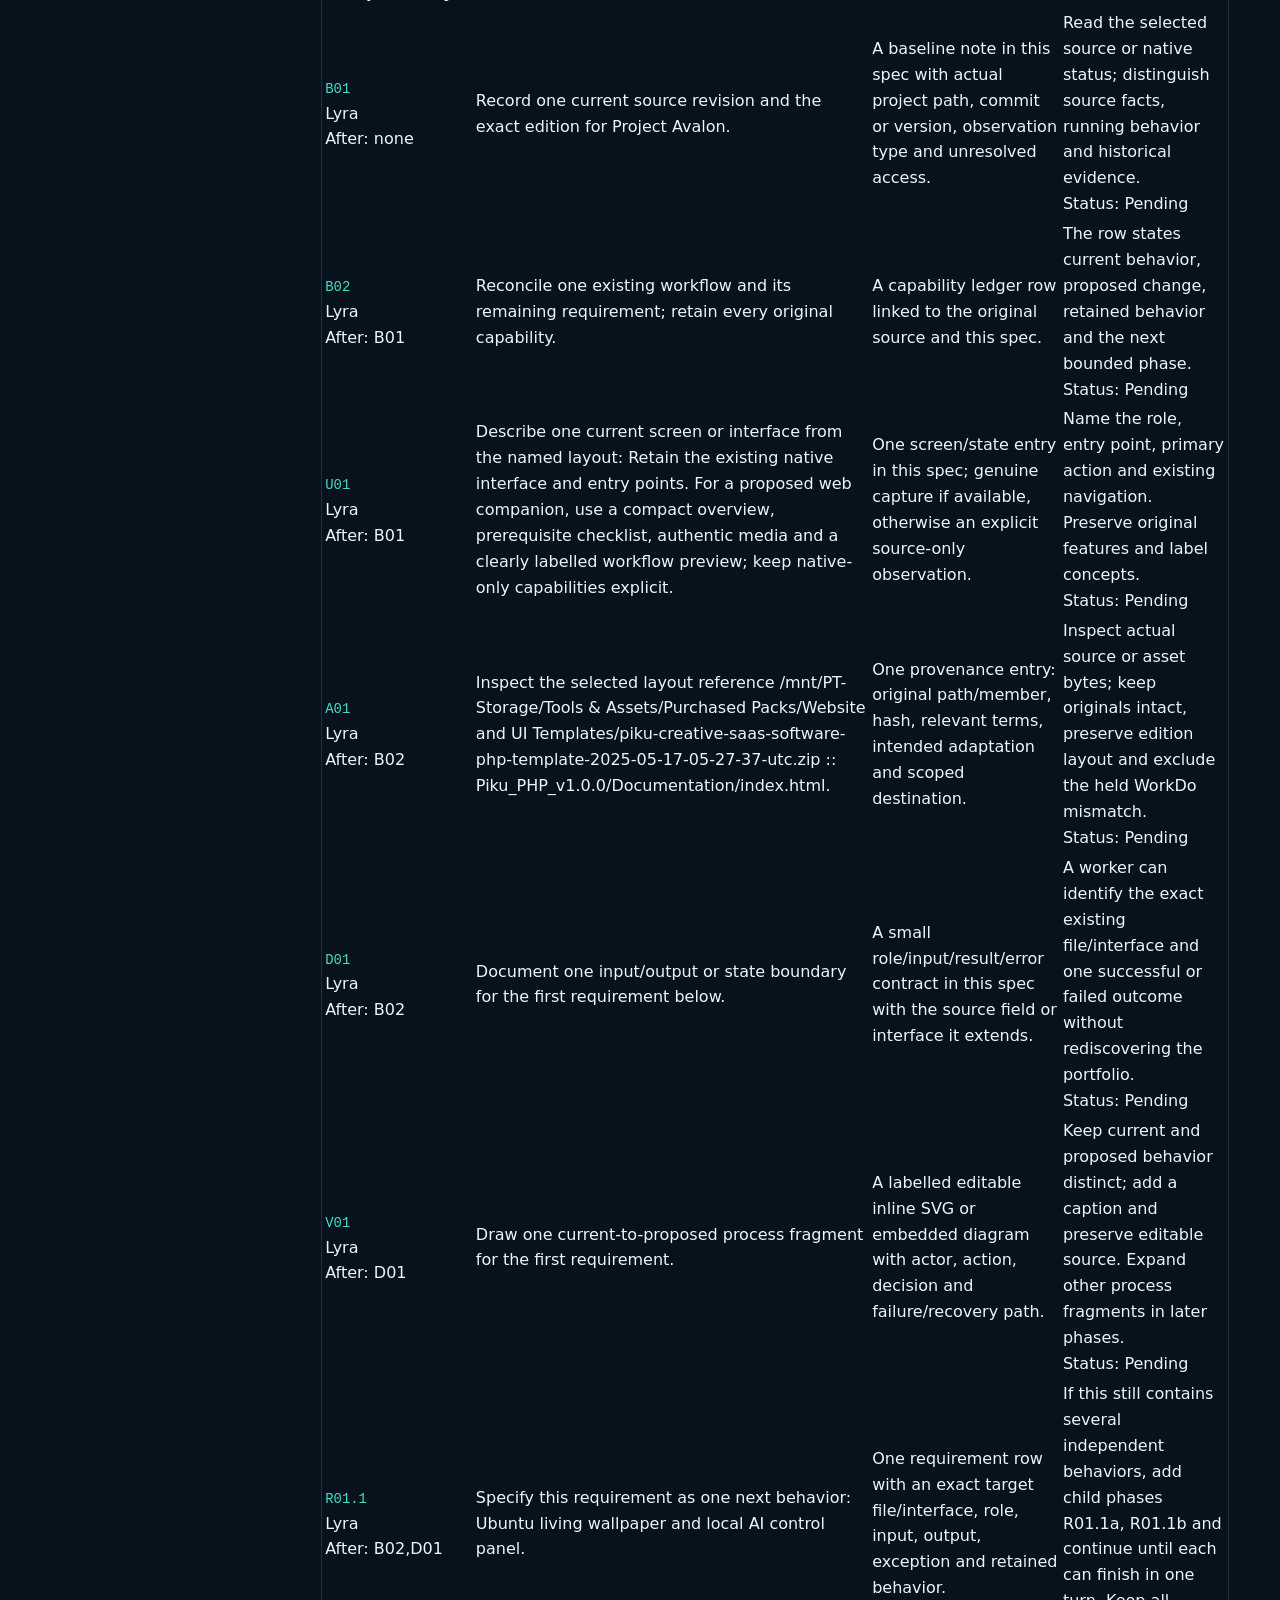
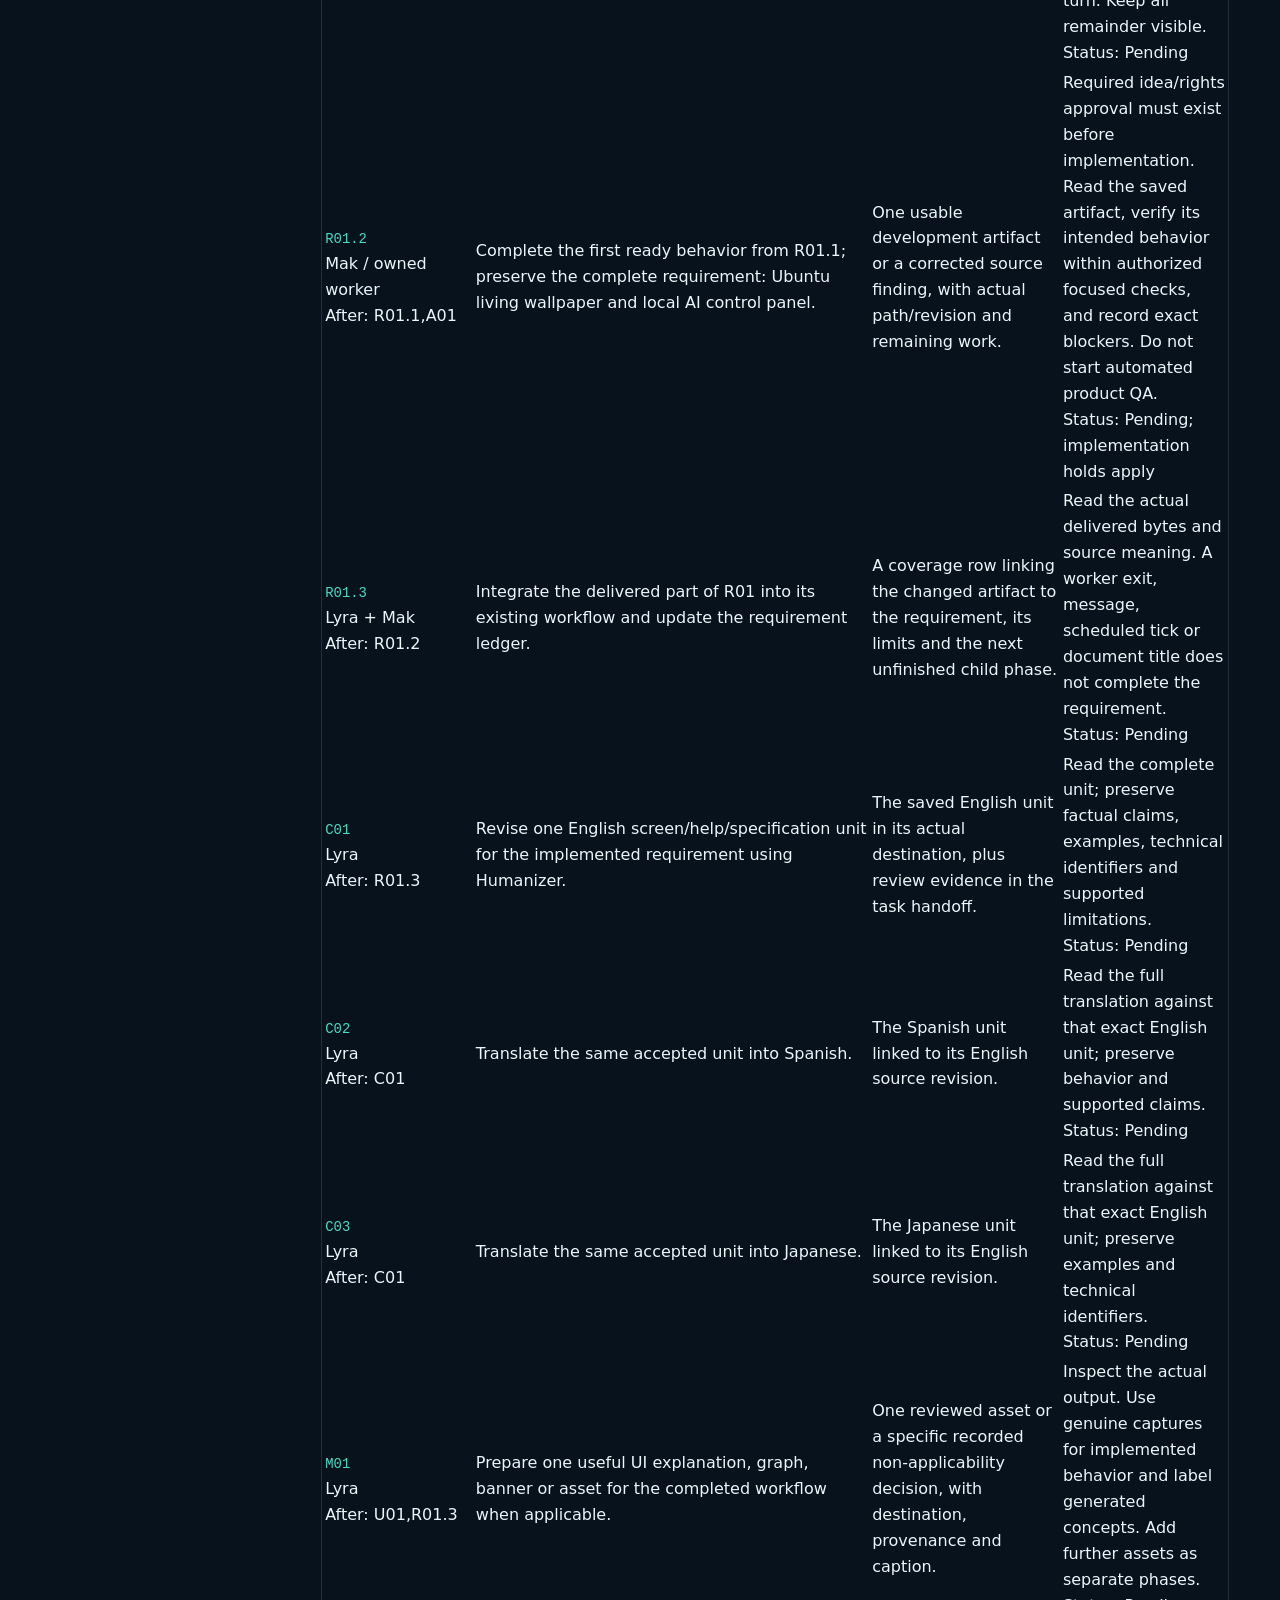
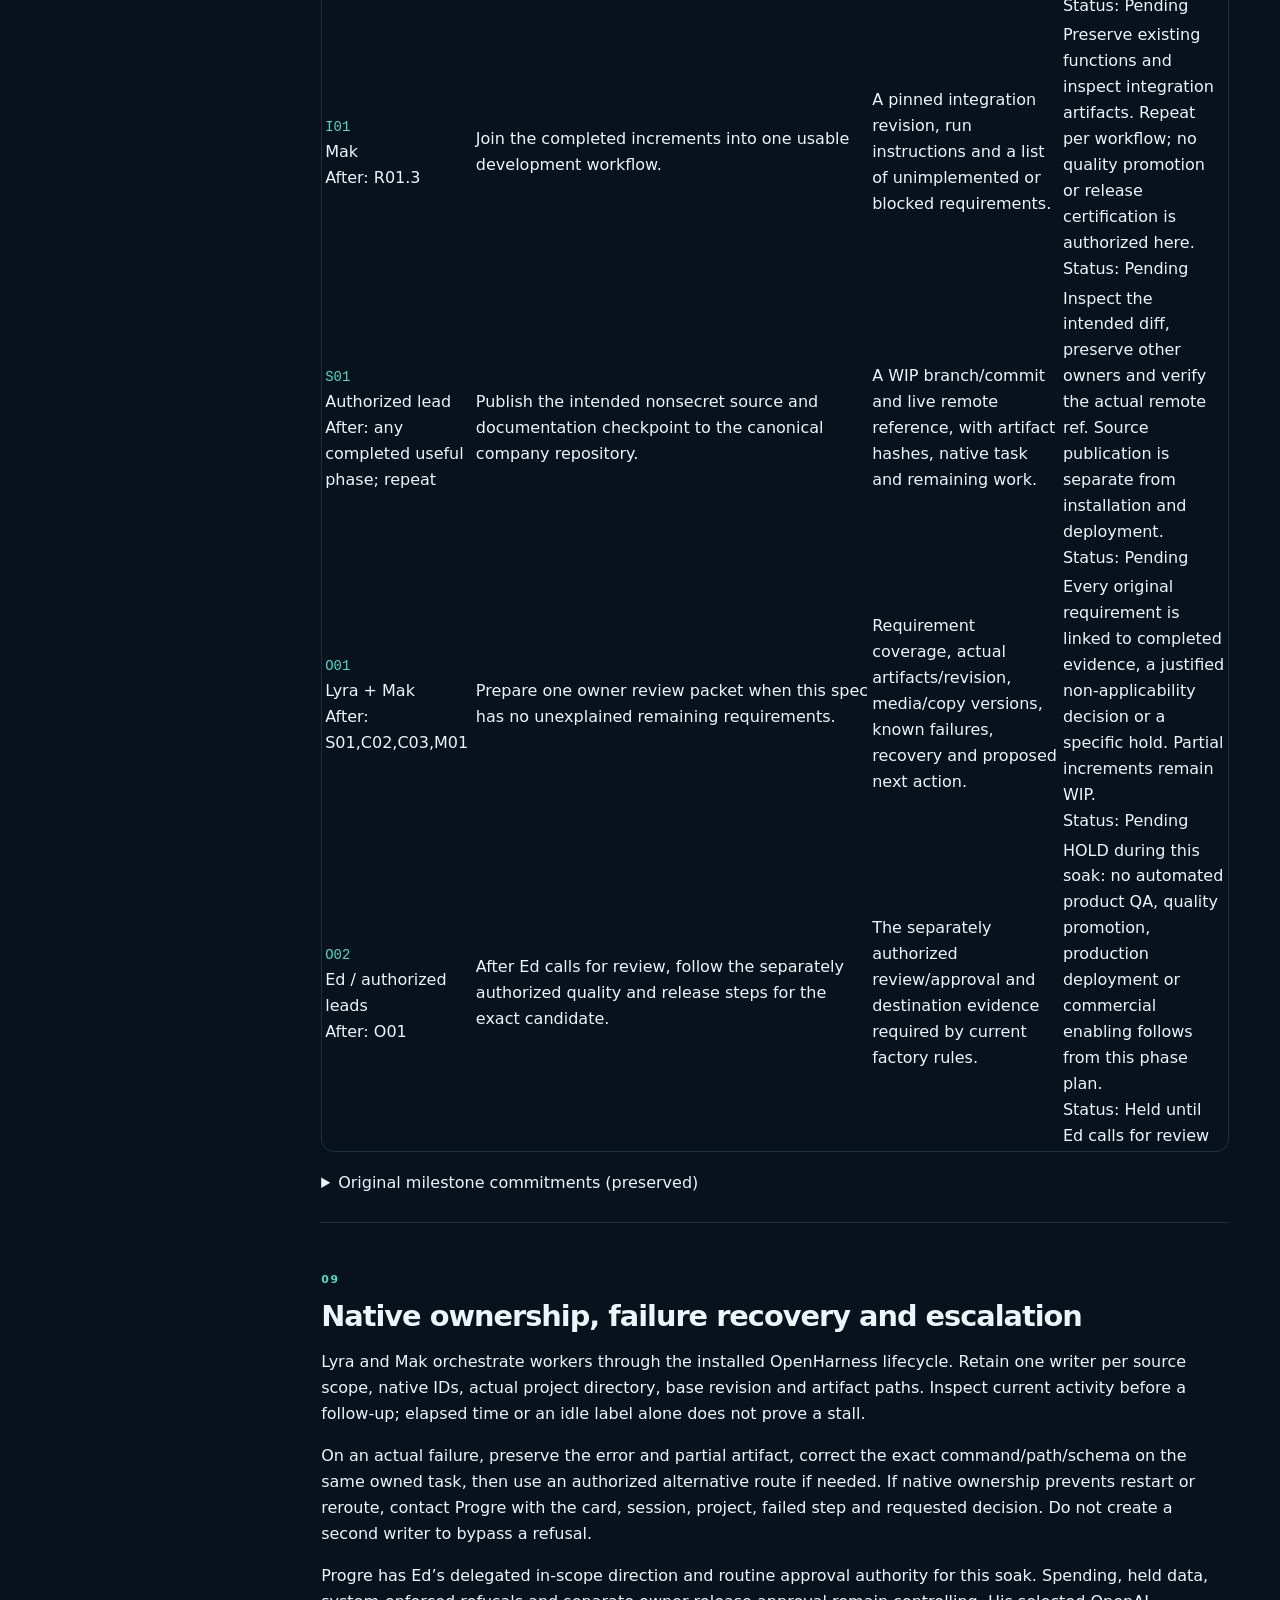
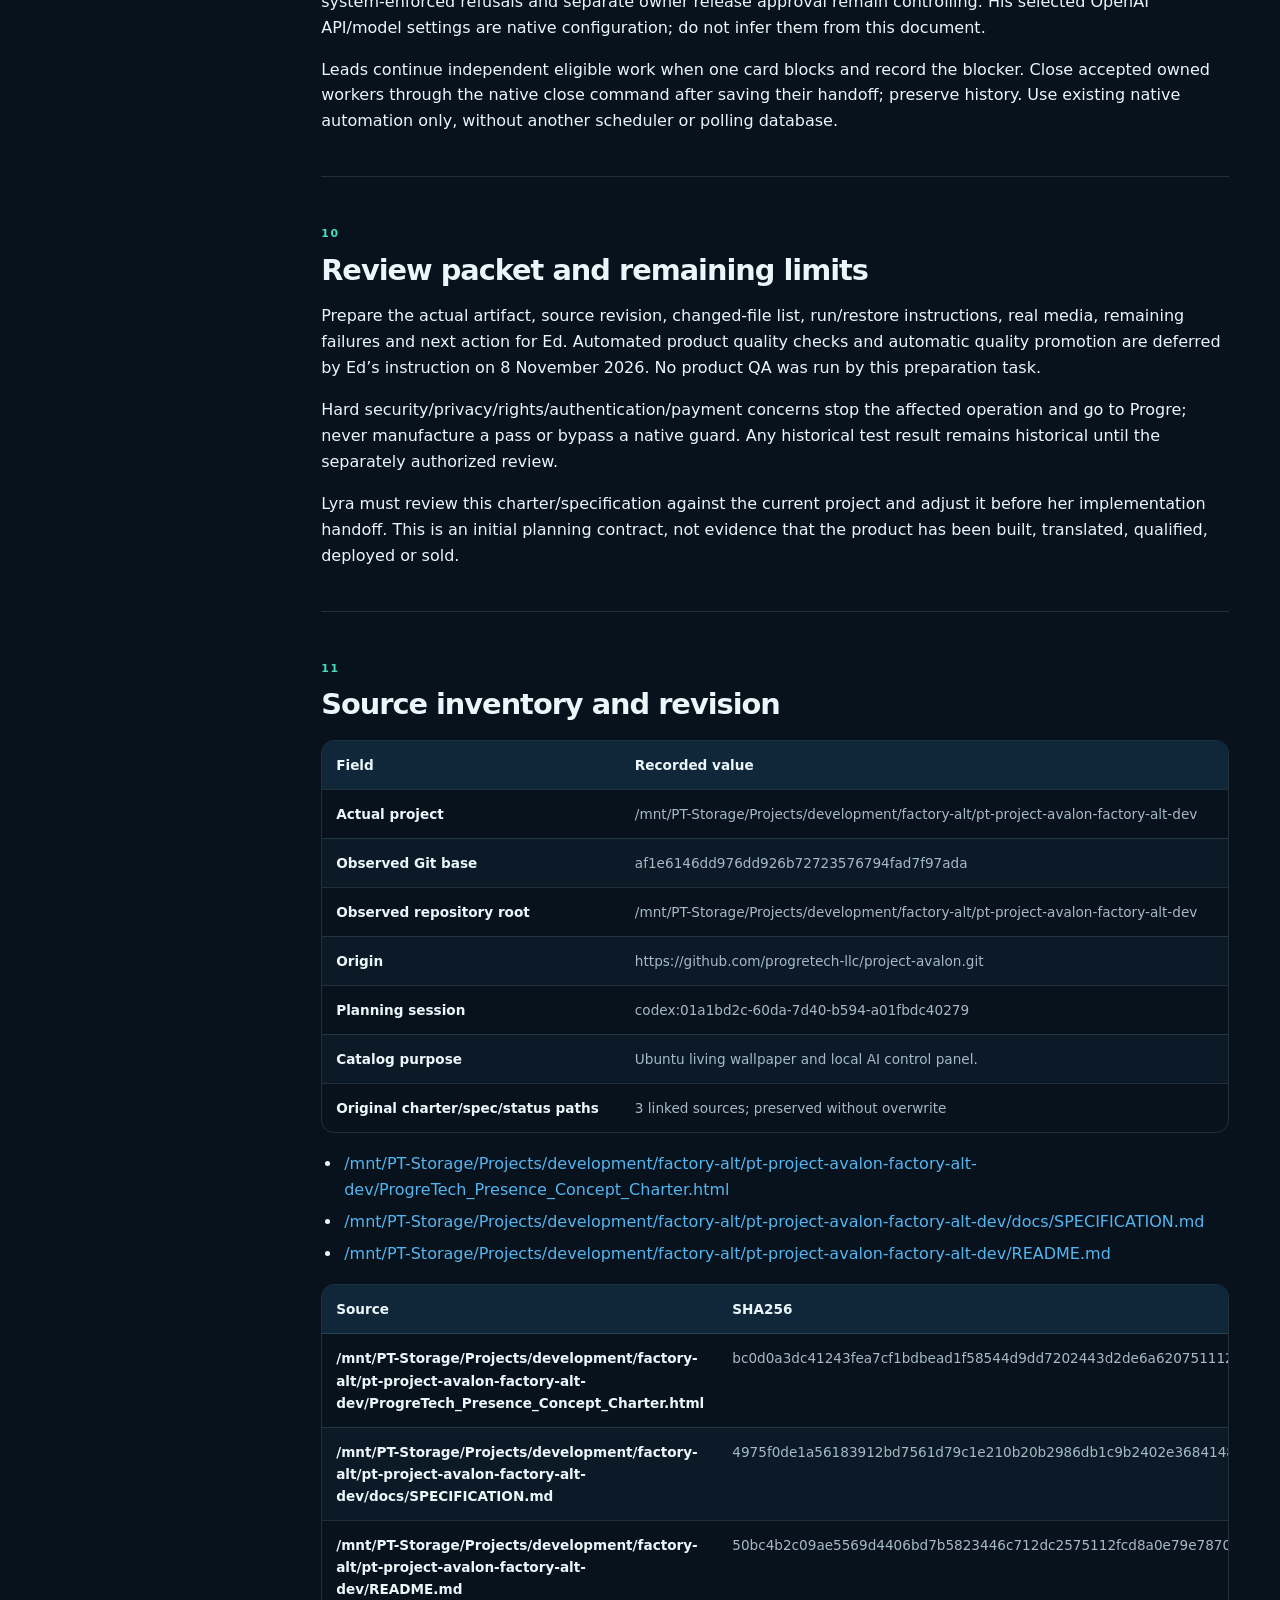
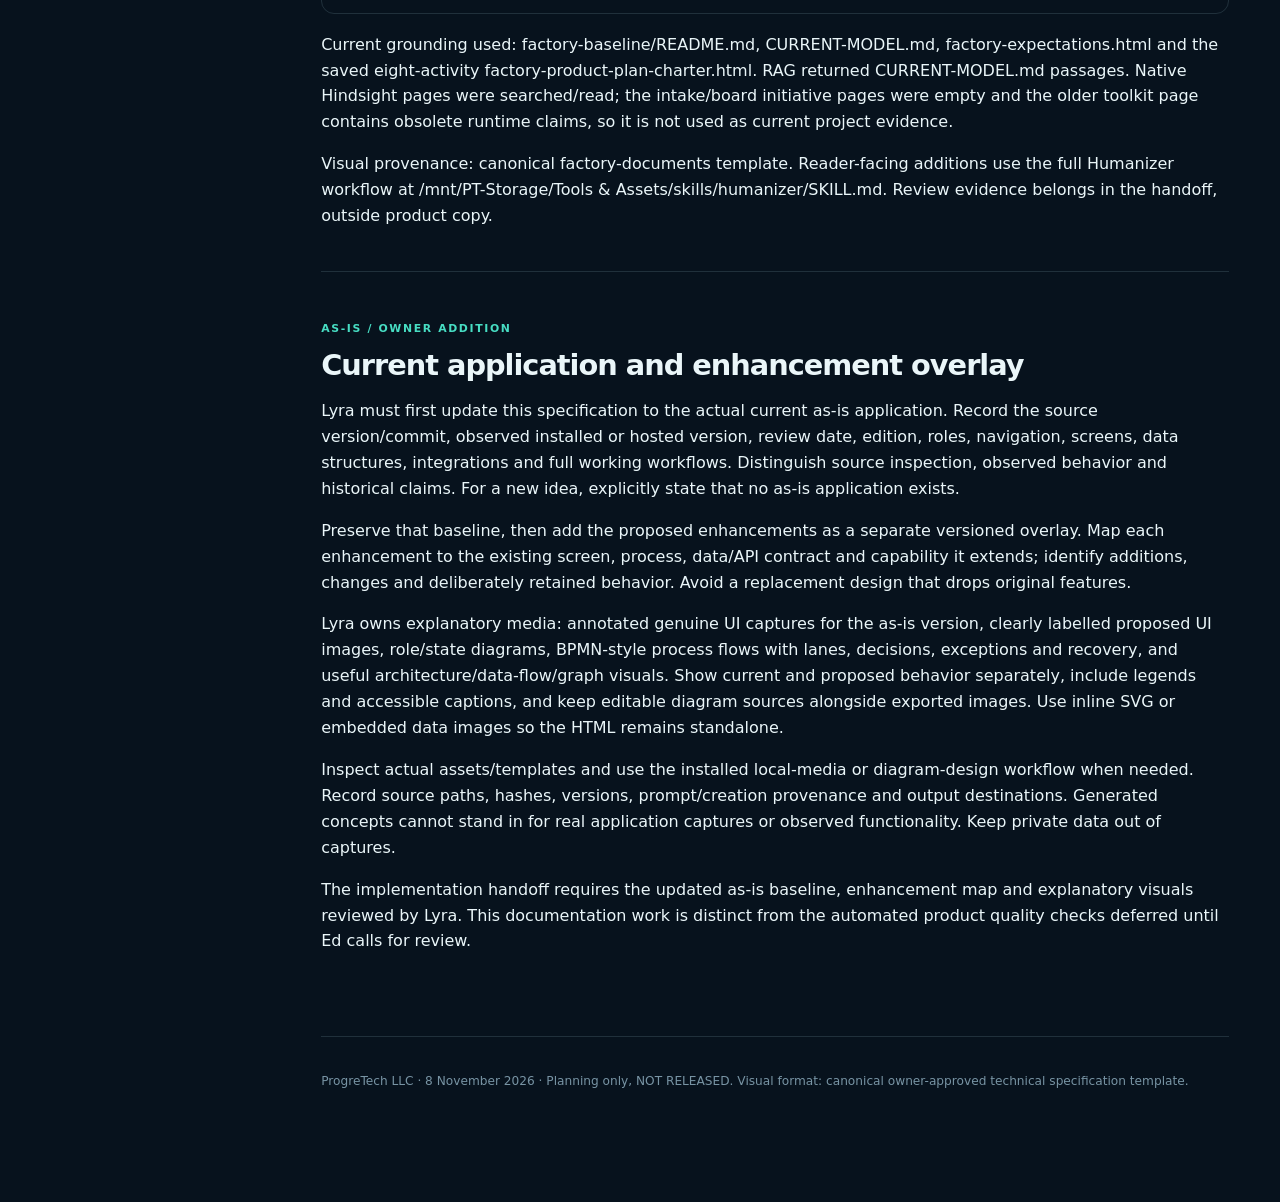
==== commit 016c9310: "docs: expand small phased deliverables through completion (NOT RELEASED) Initial charter/spec, asset" ====
--- a/docs/soak-20261108/charter-techspec.html
+++ b/docs/soak-20261108/charter-techspec.html
@@ -8,7 +8,7 @@
 @media print{*{-webkit-print-color-adjust:exact;print-color-adjust:exact}html,body{background:white !important;color:#132735 !important}body{font-size:10pt}.sidebar,.toolbar,.btn,.page-top-link{display:none!important}.wrap{display:block}.doc{max-width:none;padding:0 12mm 0}.hero{padding:7mm 0 12mm}.section{padding:9mm 0 5mm;break-inside:auto;page-break-inside:auto}.card,.flowbox,.tier,.callout,.codebox,.step,.data-table tr{break-inside:avoid;page-break-inside:avoid}.card,.flowbox,.tier,.stat{box-shadow:none!important}.card,.stat,.tier,.flowbox,.codebox{border-color:#cad7dd;background:#fff;color:#132735}.card p,.card li,.subtitle,.intro,.lede,.small,.step p,.data-table td{color:#3b5360!important}.codebox{background:#e8eff2}.codehead{background:#dae6eb;color:#173b47}.codebody,.codebox pre,.prompt textarea{color:#173b47!important}.prompt textarea{min-height:0;height:auto;overflow:visible}.data-table th{background:#e6f0f4;color:#132735}.data-table td{background:white!important;border-color:#d1dfe5}.chip{background:white}.reference-list a{color:#086a8a}.section h2{color:#132735}.check{background:white;color:#344d5d}.footer{color:#7894a4}.callout{background:#eaf5f7}.tier.accent{background:#eaf8f3}.section-number,.eyebrow{color:#147a78}}
 
 [hidden]{display:none!important}:focus-visible{outline:3px solid var(--teal);outline-offset:3px}.skip-link{position:fixed;left:12px;top:-100px;z-index:20;background:var(--panel);padding:10px}.skip-link:focus{top:10px}.intro,.lede{max-width:75ch}@media(prefers-reduced-motion:reduce){html{scroll-behavior:auto}*,*::before,*::after{transition:none!important}}@media print{.search-hidden{display:block!important}.only-mobile,.skip-link{display:none!important}.codebody{max-height:none;overflow:visible}.prompt-print{white-space:pre-wrap;color:#173b47!important;font:9pt/1.4 monospace}.prompt textarea{display:none!important}}
-</style></head><body data-theme="dark" id="top"><a class="skip-link" href="#main-document">Skip to document</a><div class="wrap"><aside class="sidebar"><div class="brand"><div class="brand-mark">P</div><div><strong>ProgreTech</strong><small>CHARTER &amp; TECHNICAL SPECIFICATION</small></div></div><nav class="nav" id="side-nav"><a href="#scope"><span>01</span> Purpose, users and edition</a><a href="#value"><span>02</span> Value, priority and completion</a><a href="#behavior"><span>03</span> Functional contract</a><a href="#layout"><span>04</span> Layout, screens and interaction</a><a href="#assets"><span>05</span> Assets, banners, graphics and provenance</a><a href="#architecture"><span>06</span> Architecture and interfaces</a><a href="#security"><span>07</span> Data, rights and operating boundaries</a><a href="#phases"><span>08</span> Phases to completion</a><a href="#recovery"><span>09</span> Native ownership, failure recovery and escalation</a><a href="#acceptance"><span>10</span> Review packet and remaining limits</a><a href="#sources"><span>11</span> Source inventory and revision</a><a href="#asis"><span>+</span> As-is and enhancement visuals</a></nav></aside><main class="content"><div class="toolbar"><button class="btn only-mobile" id="contentsBtn" aria-controls="mobileNav" aria-expanded="false">Contents</button><input id="search" class="search" aria-label="Search chapters" placeholder="Filter chapters"><span class="small" role="status" id="searchStatus"></span><div class="spacer"></div><button class="btn" id="themeBtn" onclick="toggleTheme()">Light mode</button><button class="btn" onclick="window.print()">Print / PDF</button></div><div id="mobileNav" class="only-mobile" hidden><nav class="toc-mini"><a href="#scope"><span>01</span> Purpose, users and edition</a><a href="#value"><span>02</span> Value, priority and completion</a><a href="#behavior"><span>03</span> Functional contract</a><a href="#layout"><span>04</span> Layout, screens and interaction</a><a href="#assets"><span>05</span> Assets, banners, graphics and provenance</a><a href="#architecture"><span>06</span> Architecture and interfaces</a><a href="#security"><span>07</span> Data, rights and operating boundaries</a><a href="#phases"><span>08</span> Phases to completion</a><a href="#recovery"><span>09</span> Native ownership, failure recovery and escalation</a><a href="#acceptance"><span>10</span> Review packet and remaining limits</a><a href="#sources"><span>11</span> Source inventory and revision</a><a href="#asis"><span>+</span> As-is and enhancement visuals</a></nav></div><article class="doc" id="main-document"><header class="hero"><div class="eyebrow">FACTORY SOAK / 8 NOVEMBER 2026</div><h1>Project Avalon · factory-alt charter and specification</h1><p class="lede">Ubuntu living wallpaper and local AI control panel.</p><div class="hero-tags"><span class="chip">Planning packet; Lyra review pending</span><span class="chip">Revision 1.0</span></div></header><section class="section" id="scope"><div class="section-number">01</div><h2>Purpose, users and edition</h2><p>Ubuntu living wallpaper and local AI control panel.</p><p>Edition: factory-alt. REVIEW: internal maintenance or reuse proposal before any implementation.</p><p>Lyra owns requirements and asset direction. Mak owns engineering orchestration. Progre handles in-scope clarification, routine approvals and recovery. Codex prepares and directs this soak; no product development is performed in this planning task.</p></section><section class="section" id="value"><div class="section-number">02</div><h2>Value, priority and completion</h2><div class="table-wrap"><table class="data-table"><thead><tr><th scope="col">Priority</th><th scope="col">Value expectation</th><th scope="col">Next usable outcome</th></tr></thead><tbody><tr><td>5</td><td>Operational reliability or evidenced reuse; avoid speculative rewrites</td><td>Resolve the next source-backed requirement for Project Avalon; keep all remaining capabilities visible.</td></tr></tbody></table></div><p>Priority is an ordering judgment, not a revenue forecast. Existing correctness, rights and authentication blockers come before cosmetic work. New product ideas require the existing proposal approval; this packet does not approve a purchase or production release.</p></section><section class="section" id="behavior"><div class="section-number">03</div><h2>Functional contract</h2><p>Ubuntu living wallpaper and local AI control panel.</p><p>Preserve current data, operating-system and hardware boundaries. Review the existing project contract before extending its public surface.</p><p>Maintain a capability ledger with the actual implemented revision, remaining requirement, role, success path, failure path and evidence. Compare existing source before opening an implementation task; a folder, feature name or historic pass does not prove that work is pending or complete.</p><p>Retain all linked original requirements. If a requirement conflicts with current owner instructions, record the exact conflict and ask Progre for an in-scope decision.</p></section><section class="section" id="layout"><div class="section-number">04</div><h2>Layout, screens and interaction</h2><p>Retain the existing native interface and entry points. For a proposed web companion, use a compact overview, prerequisite checklist, authentic media and a clearly labelled workflow preview; keep native-only capabilities explicit.</p><p>Keep the original product identity and features. Adapt purchased layout structure through original Flask/Jinja/CSS where a PWA is appropriate; retain desktop/native interfaces where they are part of the product. Mobile reading order must keep labels, primary actions, errors and navigation visible.</p><p>Provide empty/loading/error/success states, keyboard focus, readable text and reduced-motion behavior. EN/ES/JA UI and buyer content must preserve identifiers and meaning. Lyra reviews complete saved translations before acceptance.</p></section><section class="section" id="assets"><div class="section-number">05</div><h2>Assets, banners, graphics and provenance</h2><div class="table-wrap"><table class="data-table"><thead><tr><th scope="col">Destination</th><th scope="col">Selected direction</th><th scope="col">Source / limits</th></tr></thead><tbody><tr><td>Page/layout reference</td><td>piku-creative-saas-software-php-template-2025-05-17-05-27-37-utc.zip</td><td>Piku_PHP_v1.0.0/Documentation/index.html</td></tr><tr><td>Product overview/banner</td><td>Calm, restrained banner; use real workflow media for functioning products</td><td>Existing app identity; concept artwork visibly labelled Concept preview / In development</td></tr><tr><td>Icons and typography</td><td>Existing product assets first; inspect business-icon and font packs for a specific gap</td><td>Tools &amp; Assets/25-Business-Icons-Pack-aimus2 and 650-Professional-Font-Bundle-9aihgp; inspect glyphs and terms before copying</td></tr><tr><td>Demonstration media</td><td>Desktop/mobile workflow captures plus optional short useful tutorial</td><td>No customer/private records, invented metrics or generated application screenshots</td></tr></tbody></table></div><p>The selected archive member was read as a layout reference. This does not clear every bundled image or distribution term. Record the chosen asset path, hash, terms, adaptation and output path before use; preserve originals. WorkDo in Needs Review is excluded because its payload identity is mismatched.</p><p>Use installed templates, reusable application sources, skeletons and model/media workflows when they fit the next capability. Inspect their actual source first. New model downloads, paid media, licenses and accounts require their existing authority.</p></section><section class="section" id="architecture"><div class="section-number">06</div><h2>Architecture and interfaces</h2><div class="flowbox"><div class="tier accent">Project Avalon user workflow and role boundary</div><div class="tier">Existing native implementation and explicit adapters</div><div class="tier">Preserved source-defined persistence, exports and integration contracts</div><div class="tier accent">Owned development workspace; native OpenHarness tasks; separate source publication and production approval</div></div><p>Preserve existing schemas, authenticated interfaces, compatibility and data migration behavior. Add explicit adapters for external providers. BYOM must explain consent, endpoint configuration, model requirements and fallback behavior without bundling secret values.</p><p>Hosted service and buyer source are separate editions. A missing service site gets a useful synthetic companion with clear boundaries, not a static claim of implemented functionality. Company hosting remains Hetzner; buyer cloud recipes remain separate.</p></section><section class="section" id="security"><div class="section-number">07</div><h2>Data, rights and operating boundaries</h2><p>Preserve current data, operating-system and hardware boundaries. Review the existing project contract before extending its public surface.</p><p>Keep credentials, real customer inputs, private databases, held Records, browser profiles and purchased application archives out of Git, board cards and public media. Use exact-scoped Infisical injection before declaring credentials unavailable.</p><p>Keep server-authoritative authorization, CSRF/session boundaries and private-response cache exclusions. Preserve payment/entitlement correctness, upstream notices, signed artifact identities and rollback. A deferred automated QA stage does not waive these boundaries.</p><p>Optional SAP BTP CloudFoundry Pythonbuildpack Functionalities must identify app-specific capabilities, entitlements, manifest/MTA and generated descriptor, XSUAA/approuter/adapters, cookbook and genuine CodeSeal scope. Label source/build evidence separately from tenant execution. Do not add a BTP runtime to a product without an applicable use case.</p></section><section class="section" id="phases"><div class="section-number">08</div><h2>Phases to completion</h2><div class="table-wrap"><table class="data-table"><thead><tr><th scope="col">Phase</th><th scope="col">Lead and deliverable</th><th scope="col">Exit / next action</th></tr></thead><tbody><tr><td>0. Reconcile</td><td>Lyra: read this packet and original source/status; identify the exact owned next capability</td><td>Update the same project/requirement card and preserve existing worker/task identity</td></tr><tr><td>1. Design</td><td>Lyra: confirm the named screens, purchased reference, data contract and complete EN/ES/JA guidance</td><td>Save a bounded implementation brief and scoped asset provenance</td></tr><tr><td>2. Implement</td><td>Mak: commission or resume the correct role-named OpenHarness worker in this project</td><td>Produce the smallest usable capability; retain a list of unfinished features</td></tr><tr><td>3. Prepare review</td><td>Mak/Lyra: inspect artifacts, save run instructions, source revision, limits and recovery</td><td>No automated quality-review job or quality promotion during this soak; await Ed’s call</td></tr><tr><td>4. Deliver source</td><td>Authorized lead: publish intended nonsecret source to canonical progretech-llc</td><td>Verify live remote; mark WIP/NOT RELEASED and preserve the exact review candidate</td></tr><tr><td>5. Owner review and release</td><td>Ed calls for review; execute separately authorized review/release steps</td><td>No production deployment, commercial enabling or quality certification is inferred from a WIP push</td></tr></tbody></table></div><p>Buyer packages need product-specific Windows/Ubuntu/macOS AI CLI setup, ready-to-use deployment/configuration prompts, optional manual instructions, supported cloud procedures and operations/recovery. Identify unsupported targets honestly.</p></section><section class="section" id="recovery"><div class="section-number">09</div><h2>Native ownership, failure recovery and escalation</h2><p>Lyra and Mak orchestrate workers through the installed OpenHarness lifecycle. Retain one writer per source scope, native IDs, actual project directory, base revision and artifact paths. Inspect current activity before a follow-up; elapsed time or an idle label alone does not prove a stall.</p><p>On an actual failure, preserve the error and partial artifact, correct the exact command/path/schema on the same owned task, then use an authorized alternative route if needed. If native ownership prevents restart or reroute, contact Progre with the card, session, project, failed step and requested decision. Do not create a second writer to bypass a refusal.</p><p>Progre has Ed’s delegated in-scope direction and routine approval authority for this soak. Spending, held data, system-enforced refusals and separate owner release approval remain controlling. His selected OpenAI API/model settings are native configuration; do not infer them from this document.</p><p>Leads continue independent eligible work when one card blocks and record the blocker. Close accepted owned workers through the native close command after saving their handoff; preserve history. Use existing native automation only, without another scheduler or polling database.</p></section><section class="section" id="acceptance"><div class="section-number">10</div><h2>Review packet and remaining limits</h2><p>Prepare the actual artifact, source revision, changed-file list, run/restore instructions, real media, remaining failures and next action for Ed. Automated product quality checks and automatic quality promotion are deferred by Ed’s instruction on 8 November 2026. No product QA was run by this preparation task.</p><p>Hard security/privacy/rights/authentication/payment concerns stop the affected operation and go to Progre; never manufacture a pass or bypass a native guard. Any historical test result remains historical until the separately authorized review.</p><p>Lyra must review this charter/specification against the current project and adjust it before her implementation handoff. This is an initial planning contract, not evidence that the product has been built, translated, qualified, deployed or sold.</p></section><section class="section" id="sources"><div class="section-number">11</div><h2>Source inventory and revision</h2><div class="table-wrap"><table class="data-table"><thead><tr><th scope="col">Field</th><th scope="col">Recorded value</th></tr></thead><tbody><tr><td>Actual project</td><td>/mnt/PT-Storage/Projects/development/factory-alt/pt-project-avalon-factory-alt-dev</td></tr><tr><td>Observed Git base</td><td>af1e6146dd976dd926b72723576794fad7f97ada</td></tr><tr><td>Observed repository root</td><td>/mnt/PT-Storage/Projects/development/factory-alt/pt-project-avalon-factory-alt-dev</td></tr><tr><td>Origin</td><td>https://github.com/progretech-llc/project-avalon.git</td></tr><tr><td>Planning session</td><td>codex:01a1bd2c-60da-7d40-b594-a01fbdc40279</td></tr><tr><td>Catalog purpose</td><td>Ubuntu living wallpaper and local AI control panel.</td></tr><tr><td>Original charter/spec/status paths</td><td>3 linked sources; preserved without overwrite</td></tr></tbody></table></div><ul><li><a href="/mnt/PT-Storage/Projects/development/factory-alt/pt-project-avalon-factory-alt-dev/ProgreTech_Presence_Concept_Charter.html">/mnt/PT-Storage/Projects/development/factory-alt/pt-project-avalon-factory-alt-dev/ProgreTech_Presence_Concept_Charter.html</a></li><li><a href="/mnt/PT-Storage/Projects/development/factory-alt/pt-project-avalon-factory-alt-dev/docs/SPECIFICATION.md">/mnt/PT-Storage/Projects/development/factory-alt/pt-project-avalon-factory-alt-dev/docs/SPECIFICATION.md</a></li><li><a href="/mnt/PT-Storage/Projects/development/factory-alt/pt-project-avalon-factory-alt-dev/README.md">/mnt/PT-Storage/Projects/development/factory-alt/pt-project-avalon-factory-alt-dev/README.md</a></li></ul><div class="table-wrap"><table class="data-table"><thead><tr><th scope="col">Source</th><th scope="col">SHA256</th></tr></thead><tbody><tr><td>/mnt/PT-Storage/Projects/development/factory-alt/pt-project-avalon-factory-alt-dev/ProgreTech_Presence_Concept_Charter.html</td><td>bc0d0a3dc41243fea7cf1bdbead1f58544d9dd7202443d2de6a620751112a2ed</td></tr><tr><td>/mnt/PT-Storage/Projects/development/factory-alt/pt-project-avalon-factory-alt-dev/docs/SPECIFICATION.md</td><td>4975f0de1a56183912bd7561d79c1e210b20b2986db1c9b2402e3684148f3844</td></tr><tr><td>/mnt/PT-Storage/Projects/development/factory-alt/pt-project-avalon-factory-alt-dev/README.md</td><td>50bc4b2c09ae5569d4406bd7b5823446c712dc2575112fcd8a0e79e787099b28</td></tr></tbody></table></div><p>Current grounding used: factory-baseline/README.md, CURRENT-MODEL.md, factory-expectations.html and the saved eight-activity factory-product-plan-charter.html. RAG returned CURRENT-MODEL.md passages. Native Hindsight pages were searched/read; the intake/board initiative pages were empty and the older toolkit page contains obsolete runtime claims, so it is not used as current project evidence.</p><p>Visual provenance: canonical factory-documents template. Reader-facing additions use the full Humanizer workflow at /mnt/PT-Storage/Tools &amp; Assets/skills/humanizer/SKILL.md. Review evidence belongs in the handoff, outside product copy.</p></section><section id="asis" class="section"><div class="section-number">AS-IS / OWNER ADDITION</div><h2>Current application and enhancement overlay</h2><p>Lyra must first update this specification to the actual current as-is application. Record the source version/commit, observed installed or hosted version, review date, edition, roles, navigation, screens, data structures, integrations and full working workflows. Distinguish source inspection, observed behavior and historical claims. For a new idea, explicitly state that no as-is application exists.</p><p>Preserve that baseline, then add the proposed enhancements as a separate versioned overlay. Map each enhancement to the existing screen, process, data/API contract and capability it extends; identify additions, changes and deliberately retained behavior. Avoid a replacement design that drops original features.</p><p>Lyra owns explanatory media: annotated genuine UI captures for the as-is version, clearly labelled proposed UI images, role/state diagrams, BPMN-style process flows with lanes, decisions, exceptions and recovery, and useful architecture/data-flow/graph visuals. Show current and proposed behavior separately, include legends and accessible captions, and keep editable diagram sources alongside exported images. Use inline SVG or embedded data images so the HTML remains standalone.</p><p>Inspect actual assets/templates and use the installed local-media or diagram-design workflow when needed. Record source paths, hashes, versions, prompt/creation provenance and output destinations. Generated concepts cannot stand in for real application captures or observed functionality. Keep private data out of captures.</p><p>The implementation handoff requires the updated as-is baseline, enhancement map and explanatory visuals reviewed by Lyra. This documentation work is distinct from the automated product quality checks deferred until Ed calls for review.</p></section><footer class="footer">ProgreTech LLC · 8 November 2026 · Planning only, NOT RELEASED. Visual format: canonical owner-approved technical specification template.</footer></article></main></div><script>
+</style></head><body data-theme="dark" id="top"><a class="skip-link" href="#main-document">Skip to document</a><div class="wrap"><aside class="sidebar"><div class="brand"><div class="brand-mark">P</div><div><strong>ProgreTech</strong><small>CHARTER &amp; TECHNICAL SPECIFICATION</small></div></div><nav class="nav" id="side-nav"><a href="#scope"><span>01</span> Purpose, users and edition</a><a href="#value"><span>02</span> Value, priority and completion</a><a href="#behavior"><span>03</span> Functional contract</a><a href="#layout"><span>04</span> Layout, screens and interaction</a><a href="#assets"><span>05</span> Assets, banners, graphics and provenance</a><a href="#architecture"><span>06</span> Architecture and interfaces</a><a href="#security"><span>07</span> Data, rights and operating boundaries</a><a href="#phases"><span>08</span> Phases to completion</a><a href="#recovery"><span>09</span> Native ownership, failure recovery and escalation</a><a href="#acceptance"><span>10</span> Review packet and remaining limits</a><a href="#sources"><span>11</span> Source inventory and revision</a><a href="#asis"><span>+</span> As-is and enhancement visuals</a></nav></aside><main class="content"><div class="toolbar"><button class="btn only-mobile" id="contentsBtn" aria-controls="mobileNav" aria-expanded="false">Contents</button><input id="search" class="search" aria-label="Search chapters" placeholder="Filter chapters"><span class="small" role="status" id="searchStatus"></span><div class="spacer"></div><button class="btn" id="themeBtn" onclick="toggleTheme()">Light mode</button><button class="btn" onclick="window.print()">Print / PDF</button></div><div id="mobileNav" class="only-mobile" hidden><nav class="toc-mini"><a href="#scope"><span>01</span> Purpose, users and edition</a><a href="#value"><span>02</span> Value, priority and completion</a><a href="#behavior"><span>03</span> Functional contract</a><a href="#layout"><span>04</span> Layout, screens and interaction</a><a href="#assets"><span>05</span> Assets, banners, graphics and provenance</a><a href="#architecture"><span>06</span> Architecture and interfaces</a><a href="#security"><span>07</span> Data, rights and operating boundaries</a><a href="#phases"><span>08</span> Phases to completion</a><a href="#recovery"><span>09</span> Native ownership, failure recovery and escalation</a><a href="#acceptance"><span>10</span> Review packet and remaining limits</a><a href="#sources"><span>11</span> Source inventory and revision</a><a href="#asis"><span>+</span> As-is and enhancement visuals</a></nav></div><article class="doc" id="main-document"><header class="hero"><div class="eyebrow">FACTORY SOAK / 8 NOVEMBER 2026</div><h1>Project Avalon · factory-alt charter and specification</h1><p class="lede">Ubuntu living wallpaper and local AI control panel.</p><div class="hero-tags"><span class="chip">Planning packet; Lyra review pending</span><span class="chip">Revision 1.0</span></div></header><section class="section" id="scope"><div class="section-number">01</div><h2>Purpose, users and edition</h2><p>Ubuntu living wallpaper and local AI control panel.</p><p>Edition: factory-alt. REVIEW: internal maintenance or reuse proposal before any implementation.</p><p>Lyra owns requirements and asset direction. Mak owns engineering orchestration. Progre handles in-scope clarification, routine approvals and recovery. Codex prepares and directs this soak; no product development is performed in this planning task.</p></section><section class="section" id="value"><div class="section-number">02</div><h2>Value, priority and completion</h2><div class="table-wrap"><table class="data-table"><thead><tr><th scope="col">Priority</th><th scope="col">Value expectation</th><th scope="col">Next usable outcome</th></tr></thead><tbody><tr><td>5</td><td>Operational reliability or evidenced reuse; avoid speculative rewrites</td><td>Resolve the next source-backed requirement for Project Avalon; keep all remaining capabilities visible.</td></tr></tbody></table></div><p>Priority is an ordering judgment, not a revenue forecast. Existing correctness, rights and authentication blockers come before cosmetic work. New product ideas require the existing proposal approval; this packet does not approve a purchase or production release.</p></section><section class="section" id="behavior"><div class="section-number">03</div><h2>Functional contract</h2><p>Ubuntu living wallpaper and local AI control panel.</p><p>Preserve current data, operating-system and hardware boundaries. Review the existing project contract before extending its public surface.</p><p>Maintain a capability ledger with the actual implemented revision, remaining requirement, role, success path, failure path and evidence. Compare existing source before opening an implementation task; a folder, feature name or historic pass does not prove that work is pending or complete.</p><p>Retain all linked original requirements. If a requirement conflicts with current owner instructions, record the exact conflict and ask Progre for an in-scope decision.</p></section><section class="section" id="layout"><div class="section-number">04</div><h2>Layout, screens and interaction</h2><p>Retain the existing native interface and entry points. For a proposed web companion, use a compact overview, prerequisite checklist, authentic media and a clearly labelled workflow preview; keep native-only capabilities explicit.</p><p>Keep the original product identity and features. Adapt purchased layout structure through original Flask/Jinja/CSS where a PWA is appropriate; retain desktop/native interfaces where they are part of the product. Mobile reading order must keep labels, primary actions, errors and navigation visible.</p><p>Provide empty/loading/error/success states, keyboard focus, readable text and reduced-motion behavior. EN/ES/JA UI and buyer content must preserve identifiers and meaning. Lyra reviews complete saved translations before acceptance.</p></section><section class="section" id="assets"><div class="section-number">05</div><h2>Assets, banners, graphics and provenance</h2><div class="table-wrap"><table class="data-table"><thead><tr><th scope="col">Destination</th><th scope="col">Selected direction</th><th scope="col">Source / limits</th></tr></thead><tbody><tr><td>Page/layout reference</td><td>piku-creative-saas-software-php-template-2025-05-17-05-27-37-utc.zip</td><td>Piku_PHP_v1.0.0/Documentation/index.html</td></tr><tr><td>Product overview/banner</td><td>Calm, restrained banner; use real workflow media for functioning products</td><td>Existing app identity; concept artwork visibly labelled Concept preview / In development</td></tr><tr><td>Icons and typography</td><td>Existing product assets first; inspect business-icon and font packs for a specific gap</td><td>Tools &amp; Assets/25-Business-Icons-Pack-aimus2 and 650-Professional-Font-Bundle-9aihgp; inspect glyphs and terms before copying</td></tr><tr><td>Demonstration media</td><td>Desktop/mobile workflow captures plus optional short useful tutorial</td><td>No customer/private records, invented metrics or generated application screenshots</td></tr></tbody></table></div><p>The selected archive member was read as a layout reference. This does not clear every bundled image or distribution term. Record the chosen asset path, hash, terms, adaptation and output path before use; preserve originals. WorkDo in Needs Review is excluded because its payload identity is mismatched.</p><p>Use installed templates, reusable application sources, skeletons and model/media workflows when they fit the next capability. Inspect their actual source first. New model downloads, paid media, licenses and accounts require their existing authority.</p></section><section class="section" id="architecture"><div class="section-number">06</div><h2>Architecture and interfaces</h2><div class="flowbox"><div class="tier accent">Project Avalon user workflow and role boundary</div><div class="tier">Existing native implementation and explicit adapters</div><div class="tier">Preserved source-defined persistence, exports and integration contracts</div><div class="tier accent">Owned development workspace; native OpenHarness tasks; separate source publication and production approval</div></div><p>Preserve existing schemas, authenticated interfaces, compatibility and data migration behavior. Add explicit adapters for external providers. BYOM must explain consent, endpoint configuration, model requirements and fallback behavior without bundling secret values.</p><p>Hosted service and buyer source are separate editions. A missing service site gets a useful synthetic companion with clear boundaries, not a static claim of implemented functionality. Company hosting remains Hetzner; buyer cloud recipes remain separate.</p></section><section class="section" id="security"><div class="section-number">07</div><h2>Data, rights and operating boundaries</h2><p>Preserve current data, operating-system and hardware boundaries. Review the existing project contract before extending its public surface.</p><p>Keep credentials, real customer inputs, private databases, held Records, browser profiles and purchased application archives out of Git, board cards and public media. Use exact-scoped Infisical injection before declaring credentials unavailable.</p><p>Keep server-authoritative authorization, CSRF/session boundaries and private-response cache exclusions. Preserve payment/entitlement correctness, upstream notices, signed artifact identities and rollback. A deferred automated QA stage does not waive these boundaries.</p><p>Optional SAP BTP CloudFoundry Pythonbuildpack Functionalities must identify app-specific capabilities, entitlements, manifest/MTA and generated descriptor, XSUAA/approuter/adapters, cookbook and genuine CodeSeal scope. Label source/build evidence separately from tenant execution. Do not add a BTP runtime to a product without an applicable use case.</p></section><section class="section" id="phases"><div class="section-number">08</div><h2>Phases to completion</h2><div data-phased-contract="20261108-small"><h3>Small deliverables through completion</h3><p>Take one ready phase per instruction. Save its result, read it back, update the existing Kanban activity and name the next phase. If a phase is still too large, split it into child phases with separate outputs and completion checks. Choose the number from the work; there is no fixed phase count.</p><p>Keep the current as-is version and the proposed changes in this same approved standalone HTML format. Preserve the original scope and every unfinished requirement. Lyra refines and assigns one ready increment to Mak while continuing the next specification increment. Mak owns worker follow-up and integration. A blocker on one phase leaves independent eligible work available.</p><p>Each activity records the phase ID, owner/native session, exact input revision, saved artifact/hash, actual completion evidence, blocker and next phase. Kanban remains the work record. Send a short factual Telegram update through the existing native job when work advances or a meaningful blocker changes; do not duplicate updates or interrupt active work.</p><p>All phases start pending. A source inspection, completed scaffold or draft is a partial deliverable, not proof that the application or whole specification is finished. New ideas and restricted assets keep their existing approval holds. Product QA and release remain deferred until Ed calls for review.</p><h3>Requirement coverage</h3><div class="table-wrap"><table><thead><tr><th>Requirement</th><th>Preserved scope</th><th>Delivery phases</th></tr></thead><tbody><tr><td>R01</td><td>Ubuntu living wallpaper and local AI control panel.</td><td>R01.1, R01.2, R01.3</td></tr></tbody></table></div><h3>Phase plan</h3><div class="table-wrap"><table><thead><tr><th>Phase / owner / dependency</th><th>Bounded instruction</th><th>Saved result</th><th>Completion check / state</th></tr></thead><tbody><tr id="phase-B01"><td><code>B01</code><br>Lyra<br>After: none</td><td>Record one current source revision and the exact edition for Project Avalon.</td><td>A baseline note in this spec with actual project path, commit or version, observation type and unresolved access.</td><td>Read the selected source or native status; distinguish source facts, running behavior and historical evidence.<br>Status: Pending</td></tr><tr id="phase-B02"><td><code>B02</code><br>Lyra<br>After: B01</td><td>Reconcile one existing workflow and its remaining requirement; retain every original capability.</td><td>A capability ledger row linked to the original source and this spec.</td><td>The row states current behavior, proposed change, retained behavior and the next bounded phase.<br>Status: Pending</td></tr><tr id="phase-U01"><td><code>U01</code><br>Lyra<br>After: B01</td><td>Describe one current screen or interface from the named layout: Retain the existing native interface and entry points. For a proposed web companion, use a compact overview, prerequisite checklist, authentic media and a clearly labelled workflow preview; keep native-only capabilities explicit.</td><td>One screen/state entry in this spec; genuine capture if available, otherwise an explicit source-only observation.</td><td>Name the role, entry point, primary action and existing navigation. Preserve original features and label concepts.<br>Status: Pending</td></tr><tr id="phase-A01"><td><code>A01</code><br>Lyra<br>After: B02</td><td>Inspect the selected layout reference /mnt/PT-Storage/Tools &amp; Assets/Purchased Packs/Website and UI Templates/piku-creative-saas-software-php-template-2025-05-17-05-27-37-utc.zip :: Piku_PHP_v1.0.0/Documentation/index.html.</td><td>One provenance entry: original path/member, hash, relevant terms, intended adaptation and scoped destination.</td><td>Inspect actual source or asset bytes; keep originals intact, preserve edition layout and exclude the held WorkDo mismatch.<br>Status: Pending</td></tr><tr id="phase-D01"><td><code>D01</code><br>Lyra<br>After: B02</td><td>Document one input/output or state boundary for the first requirement below.</td><td>A small role/input/result/error contract in this spec with the source field or interface it extends.</td><td>A worker can identify the exact existing file/interface and one successful or failed outcome without rediscovering the portfolio.<br>Status: Pending</td></tr><tr id="phase-V01"><td><code>V01</code><br>Lyra<br>After: D01</td><td>Draw one current-to-proposed process fragment for the first requirement.</td><td>A labelled editable inline SVG or embedded diagram with actor, action, decision and failure/recovery path.</td><td>Keep current and proposed behavior distinct; add a caption and preserve editable source. Expand other process fragments in later phases.<br>Status: Pending</td></tr><tr id="phase-R01.1"><td><code>R01.1</code><br>Lyra<br>After: B02,D01</td><td>Specify this requirement as one next behavior: Ubuntu living wallpaper and local AI control panel.</td><td>One requirement row with an exact target file/interface, role, input, output, exception and retained behavior.</td><td>If this still contains several independent behaviors, add child phases R01.1a, R01.1b and continue until each can finish in one turn. Keep all remainder visible.<br>Status: Pending</td></tr><tr id="phase-R01.2"><td><code>R01.2</code><br>Mak / owned worker<br>After: R01.1,A01</td><td>Complete the first ready behavior from R01.1; preserve the complete requirement: Ubuntu living wallpaper and local AI control panel.</td><td>One usable development artifact or a corrected source finding, with actual path/revision and remaining work.</td><td>Required idea/rights approval must exist before implementation. Read the saved artifact, verify its intended behavior within authorized focused checks, and record exact blockers. Do not start automated product QA. <br>Status: Pending; implementation holds apply</td></tr><tr id="phase-R01.3"><td><code>R01.3</code><br>Lyra + Mak<br>After: R01.2</td><td>Integrate the delivered part of R01 into its existing workflow and update the requirement ledger.</td><td>A coverage row linking the changed artifact to the requirement, its limits and the next unfinished child phase.</td><td>Read the actual delivered bytes and source meaning. A worker exit, message, scheduled tick or document title does not complete the requirement.<br>Status: Pending</td></tr><tr id="phase-C01"><td><code>C01</code><br>Lyra<br>After: R01.3</td><td>Revise one English screen/help/specification unit for the implemented requirement using Humanizer.</td><td>The saved English unit in its actual destination, plus review evidence in the task handoff.</td><td>Read the complete unit; preserve factual claims, examples, technical identifiers and supported limitations.<br>Status: Pending</td></tr><tr id="phase-C02"><td><code>C02</code><br>Lyra<br>After: C01</td><td>Translate the same accepted unit into Spanish.</td><td>The Spanish unit linked to its English source revision.</td><td>Read the full translation against that exact English unit; preserve behavior and supported claims.<br>Status: Pending</td></tr><tr id="phase-C03"><td><code>C03</code><br>Lyra<br>After: C01</td><td>Translate the same accepted unit into Japanese.</td><td>The Japanese unit linked to its English source revision.</td><td>Read the full translation against that exact English unit; preserve examples and technical identifiers.<br>Status: Pending</td></tr><tr id="phase-M01"><td><code>M01</code><br>Lyra<br>After: U01,R01.3</td><td>Prepare one useful UI explanation, graph, banner or asset for the completed workflow when applicable.</td><td>One reviewed asset or a specific recorded non-applicability decision, with destination, provenance and caption.</td><td>Inspect the actual output. Use genuine captures for implemented behavior and label generated concepts. Add further assets as separate phases.<br>Status: Pending</td></tr><tr id="phase-I01"><td><code>I01</code><br>Mak<br>After: R01.3</td><td>Join the completed increments into one usable development workflow.</td><td>A pinned integration revision, run instructions and a list of unimplemented or blocked requirements.</td><td>Preserve existing functions and inspect integration artifacts. Repeat per workflow; no quality promotion or release certification is authorized here.<br>Status: Pending</td></tr><tr id="phase-S01"><td><code>S01</code><br>Authorized lead<br>After: any completed useful phase; repeat</td><td>Publish the intended nonsecret source and documentation checkpoint to the canonical company repository.</td><td>A WIP branch/commit and live remote reference, with artifact hashes, native task and remaining work.</td><td>Inspect the intended diff, preserve other owners and verify the actual remote ref. Source publication is separate from installation and deployment.<br>Status: Pending</td></tr><tr id="phase-O01"><td><code>O01</code><br>Lyra + Mak<br>After: S01,C02,C03,M01</td><td>Prepare one owner review packet when this spec has no unexplained remaining requirements.</td><td>Requirement coverage, actual artifacts/revision, media/copy versions, known failures, recovery and proposed next action.</td><td>Every original requirement is linked to completed evidence, a justified non-applicability decision or a specific hold. Partial increments remain WIP.<br>Status: Pending</td></tr><tr id="phase-O02"><td><code>O02</code><br>Ed / authorized leads<br>After: O01</td><td>After Ed calls for review, follow the separately authorized quality and release steps for the exact candidate.</td><td>The separately authorized review/approval and destination evidence required by current factory rules.</td><td>HOLD during this soak: no automated product QA, quality promotion, production deployment or commercial enabling follows from this phase plan.<br>Status: Held until Ed calls for review</td></tr></tbody></table></div><details><summary>Original milestone commitments (preserved)</summary><div class="table-wrap"><table class="data-table"><thead><tr><th scope="col">Phase</th><th scope="col">Lead and deliverable</th><th scope="col">Exit / next action</th></tr></thead><tbody><tr><td>0. Reconcile</td><td>Lyra: read this packet and original source/status; identify the exact owned next capability</td><td>Update the same project/requirement card and preserve existing worker/task identity</td></tr><tr><td>1. Design</td><td>Lyra: confirm the named screens, purchased reference, data contract and complete EN/ES/JA guidance</td><td>Save a bounded implementation brief and scoped asset provenance</td></tr><tr><td>2. Implement</td><td>Mak: commission or resume the correct role-named OpenHarness worker in this project</td><td>Produce the smallest usable capability; retain a list of unfinished features</td></tr><tr><td>3. Prepare review</td><td>Mak/Lyra: inspect artifacts, save run instructions, source revision, limits and recovery</td><td>No automated quality-review job or quality promotion during this soak; await Ed’s call</td></tr><tr><td>4. Deliver source</td><td>Authorized lead: publish intended nonsecret source to canonical progretech-llc</td><td>Verify live remote; mark WIP/NOT RELEASED and preserve the exact review candidate</td></tr><tr><td>5. Owner review and release</td><td>Ed calls for review; execute separately authorized review/release steps</td><td>No production deployment, commercial enabling or quality certification is inferred from a WIP push</td></tr></tbody></table></div><p>Buyer packages need product-specific Windows/Ubuntu/macOS AI CLI setup, ready-to-use deployment/configuration prompts, optional manual instructions, supported cloud procedures and operations/recovery. Identify unsupported targets honestly.</p></details></div></section><section class="section" id="recovery"><div class="section-number">09</div><h2>Native ownership, failure recovery and escalation</h2><p>Lyra and Mak orchestrate workers through the installed OpenHarness lifecycle. Retain one writer per source scope, native IDs, actual project directory, base revision and artifact paths. Inspect current activity before a follow-up; elapsed time or an idle label alone does not prove a stall.</p><p>On an actual failure, preserve the error and partial artifact, correct the exact command/path/schema on the same owned task, then use an authorized alternative route if needed. If native ownership prevents restart or reroute, contact Progre with the card, session, project, failed step and requested decision. Do not create a second writer to bypass a refusal.</p><p>Progre has Ed’s delegated in-scope direction and routine approval authority for this soak. Spending, held data, system-enforced refusals and separate owner release approval remain controlling. His selected OpenAI API/model settings are native configuration; do not infer them from this document.</p><p>Leads continue independent eligible work when one card blocks and record the blocker. Close accepted owned workers through the native close command after saving their handoff; preserve history. Use existing native automation only, without another scheduler or polling database.</p></section><section class="section" id="acceptance"><div class="section-number">10</div><h2>Review packet and remaining limits</h2><p>Prepare the actual artifact, source revision, changed-file list, run/restore instructions, real media, remaining failures and next action for Ed. Automated product quality checks and automatic quality promotion are deferred by Ed’s instruction on 8 November 2026. No product QA was run by this preparation task.</p><p>Hard security/privacy/rights/authentication/payment concerns stop the affected operation and go to Progre; never manufacture a pass or bypass a native guard. Any historical test result remains historical until the separately authorized review.</p><p>Lyra must review this charter/specification against the current project and adjust it before her implementation handoff. This is an initial planning contract, not evidence that the product has been built, translated, qualified, deployed or sold.</p></section><section class="section" id="sources"><div class="section-number">11</div><h2>Source inventory and revision</h2><div class="table-wrap"><table class="data-table"><thead><tr><th scope="col">Field</th><th scope="col">Recorded value</th></tr></thead><tbody><tr><td>Actual project</td><td>/mnt/PT-Storage/Projects/development/factory-alt/pt-project-avalon-factory-alt-dev</td></tr><tr><td>Observed Git base</td><td>af1e6146dd976dd926b72723576794fad7f97ada</td></tr><tr><td>Observed repository root</td><td>/mnt/PT-Storage/Projects/development/factory-alt/pt-project-avalon-factory-alt-dev</td></tr><tr><td>Origin</td><td>https://github.com/progretech-llc/project-avalon.git</td></tr><tr><td>Planning session</td><td>codex:01a1bd2c-60da-7d40-b594-a01fbdc40279</td></tr><tr><td>Catalog purpose</td><td>Ubuntu living wallpaper and local AI control panel.</td></tr><tr><td>Original charter/spec/status paths</td><td>3 linked sources; preserved without overwrite</td></tr></tbody></table></div><ul><li><a href="/mnt/PT-Storage/Projects/development/factory-alt/pt-project-avalon-factory-alt-dev/ProgreTech_Presence_Concept_Charter.html">/mnt/PT-Storage/Projects/development/factory-alt/pt-project-avalon-factory-alt-dev/ProgreTech_Presence_Concept_Charter.html</a></li><li><a href="/mnt/PT-Storage/Projects/development/factory-alt/pt-project-avalon-factory-alt-dev/docs/SPECIFICATION.md">/mnt/PT-Storage/Projects/development/factory-alt/pt-project-avalon-factory-alt-dev/docs/SPECIFICATION.md</a></li><li><a href="/mnt/PT-Storage/Projects/development/factory-alt/pt-project-avalon-factory-alt-dev/README.md">/mnt/PT-Storage/Projects/development/factory-alt/pt-project-avalon-factory-alt-dev/README.md</a></li></ul><div class="table-wrap"><table class="data-table"><thead><tr><th scope="col">Source</th><th scope="col">SHA256</th></tr></thead><tbody><tr><td>/mnt/PT-Storage/Projects/development/factory-alt/pt-project-avalon-factory-alt-dev/ProgreTech_Presence_Concept_Charter.html</td><td>bc0d0a3dc41243fea7cf1bdbead1f58544d9dd7202443d2de6a620751112a2ed</td></tr><tr><td>/mnt/PT-Storage/Projects/development/factory-alt/pt-project-avalon-factory-alt-dev/docs/SPECIFICATION.md</td><td>4975f0de1a56183912bd7561d79c1e210b20b2986db1c9b2402e3684148f3844</td></tr><tr><td>/mnt/PT-Storage/Projects/development/factory-alt/pt-project-avalon-factory-alt-dev/README.md</td><td>50bc4b2c09ae5569d4406bd7b5823446c712dc2575112fcd8a0e79e787099b28</td></tr></tbody></table></div><p>Current grounding used: factory-baseline/README.md, CURRENT-MODEL.md, factory-expectations.html and the saved eight-activity factory-product-plan-charter.html. RAG returned CURRENT-MODEL.md passages. Native Hindsight pages were searched/read; the intake/board initiative pages were empty and the older toolkit page contains obsolete runtime claims, so it is not used as current project evidence.</p><p>Visual provenance: canonical factory-documents template. Reader-facing additions use the full Humanizer workflow at /mnt/PT-Storage/Tools &amp; Assets/skills/humanizer/SKILL.md. Review evidence belongs in the handoff, outside product copy.</p></section><section id="asis" class="section"><div class="section-number">AS-IS / OWNER ADDITION</div><h2>Current application and enhancement overlay</h2><p>Lyra must first update this specification to the actual current as-is application. Record the source version/commit, observed installed or hosted version, review date, edition, roles, navigation, screens, data structures, integrations and full working workflows. Distinguish source inspection, observed behavior and historical claims. For a new idea, explicitly state that no as-is application exists.</p><p>Preserve that baseline, then add the proposed enhancements as a separate versioned overlay. Map each enhancement to the existing screen, process, data/API contract and capability it extends; identify additions, changes and deliberately retained behavior. Avoid a replacement design that drops original features.</p><p>Lyra owns explanatory media: annotated genuine UI captures for the as-is version, clearly labelled proposed UI images, role/state diagrams, BPMN-style process flows with lanes, decisions, exceptions and recovery, and useful architecture/data-flow/graph visuals. Show current and proposed behavior separately, include legends and accessible captions, and keep editable diagram sources alongside exported images. Use inline SVG or embedded data images so the HTML remains standalone.</p><p>Inspect actual assets/templates and use the installed local-media or diagram-design workflow when needed. Record source paths, hashes, versions, prompt/creation provenance and output destinations. Generated concepts cannot stand in for real application captures or observed functionality. Keep private data out of captures.</p><p>The implementation handoff requires the updated as-is baseline, enhancement map and explanatory visuals reviewed by Lyra. This documentation work is distinct from the automated product quality checks deferred until Ed calls for review.</p></section><footer class="footer">ProgreTech LLC · 8 November 2026 · Planning only, NOT RELEASED. Visual format: canonical owner-approved technical specification template.</footer></article></main></div><script>
 const sections=[...document.querySelectorAll('article section')];const links=[...document.querySelectorAll('#side-nav a')];
 function toggleTheme(){const light=document.body.dataset.theme==='dark';document.body.dataset.theme=light?'light':'dark';document.getElementById('themeBtn').textContent=light?'Dark mode':'Light mode'}
 document.getElementById('contentsBtn').addEventListener('click',e=>{const nav=document.getElementById('mobileNav');nav.hidden=!nav.hidden;e.currentTarget.setAttribute('aria-expanded',String(!nav.hidden))});
